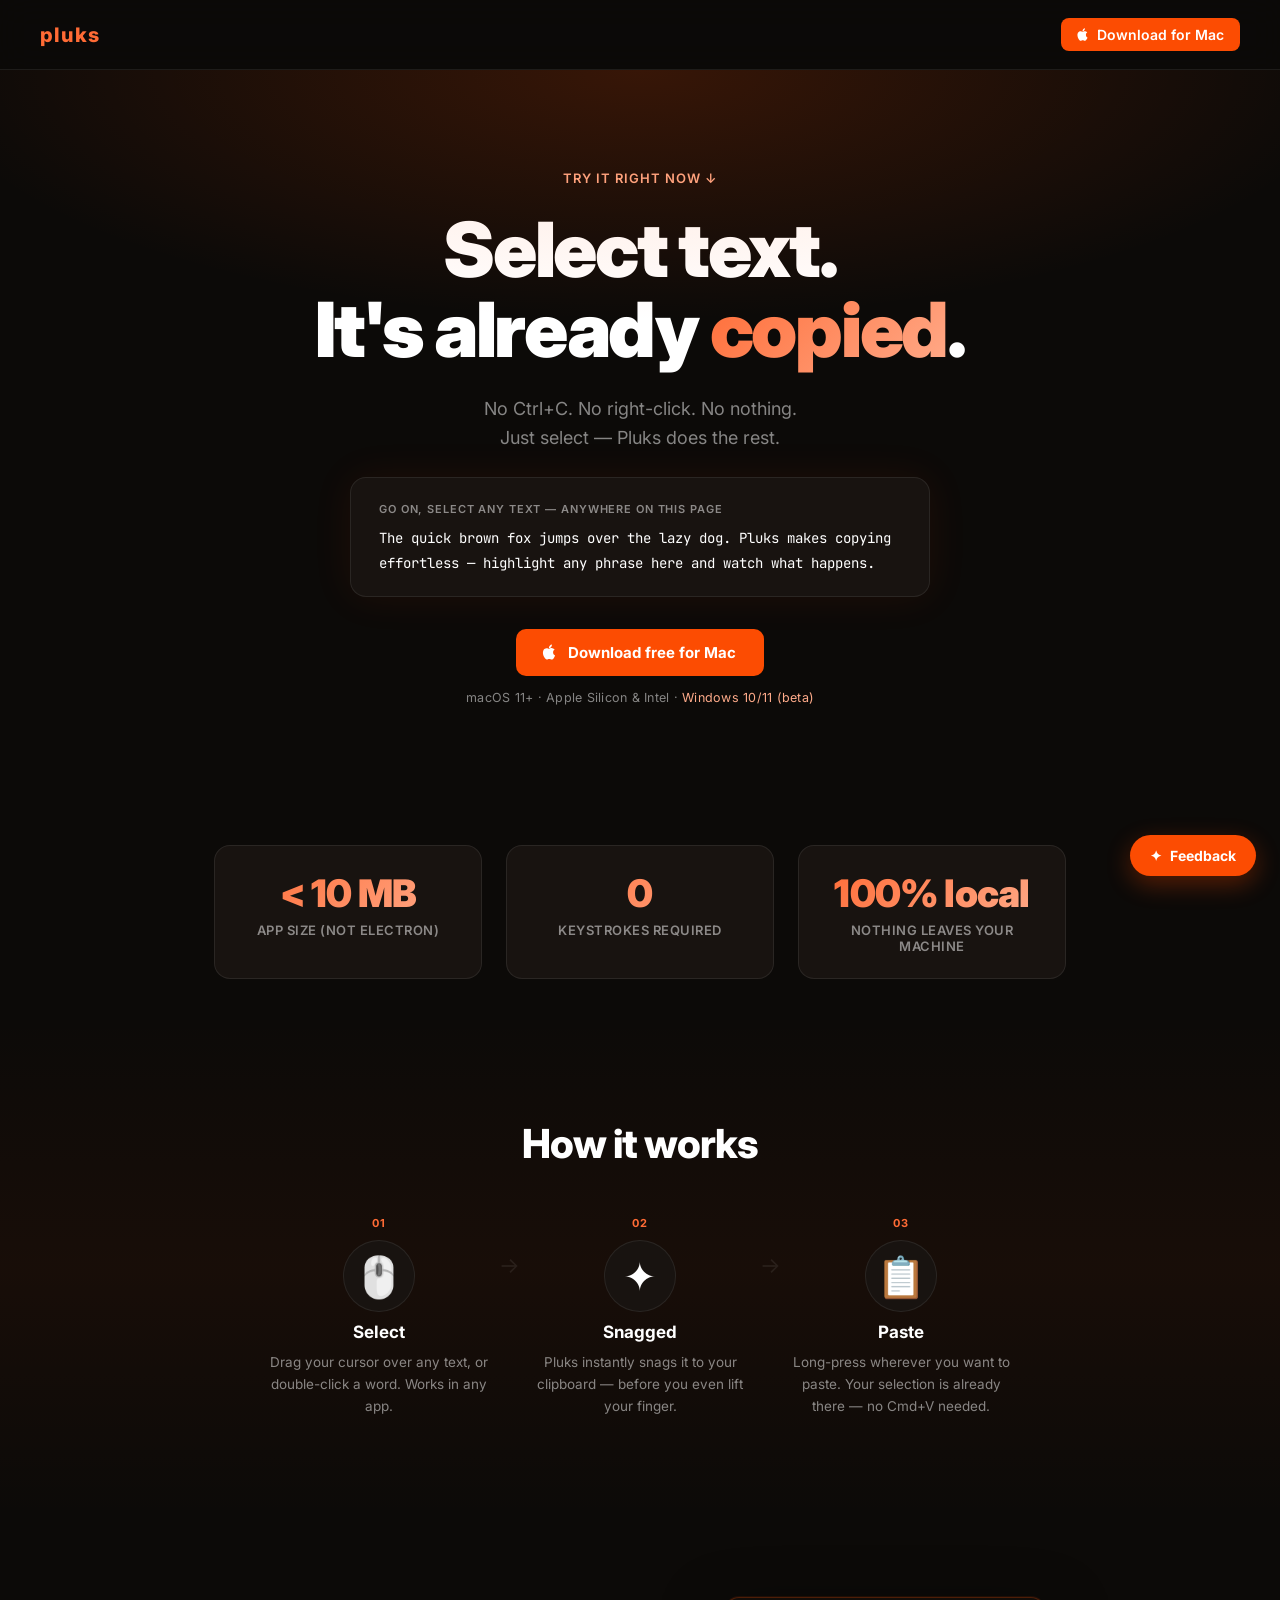
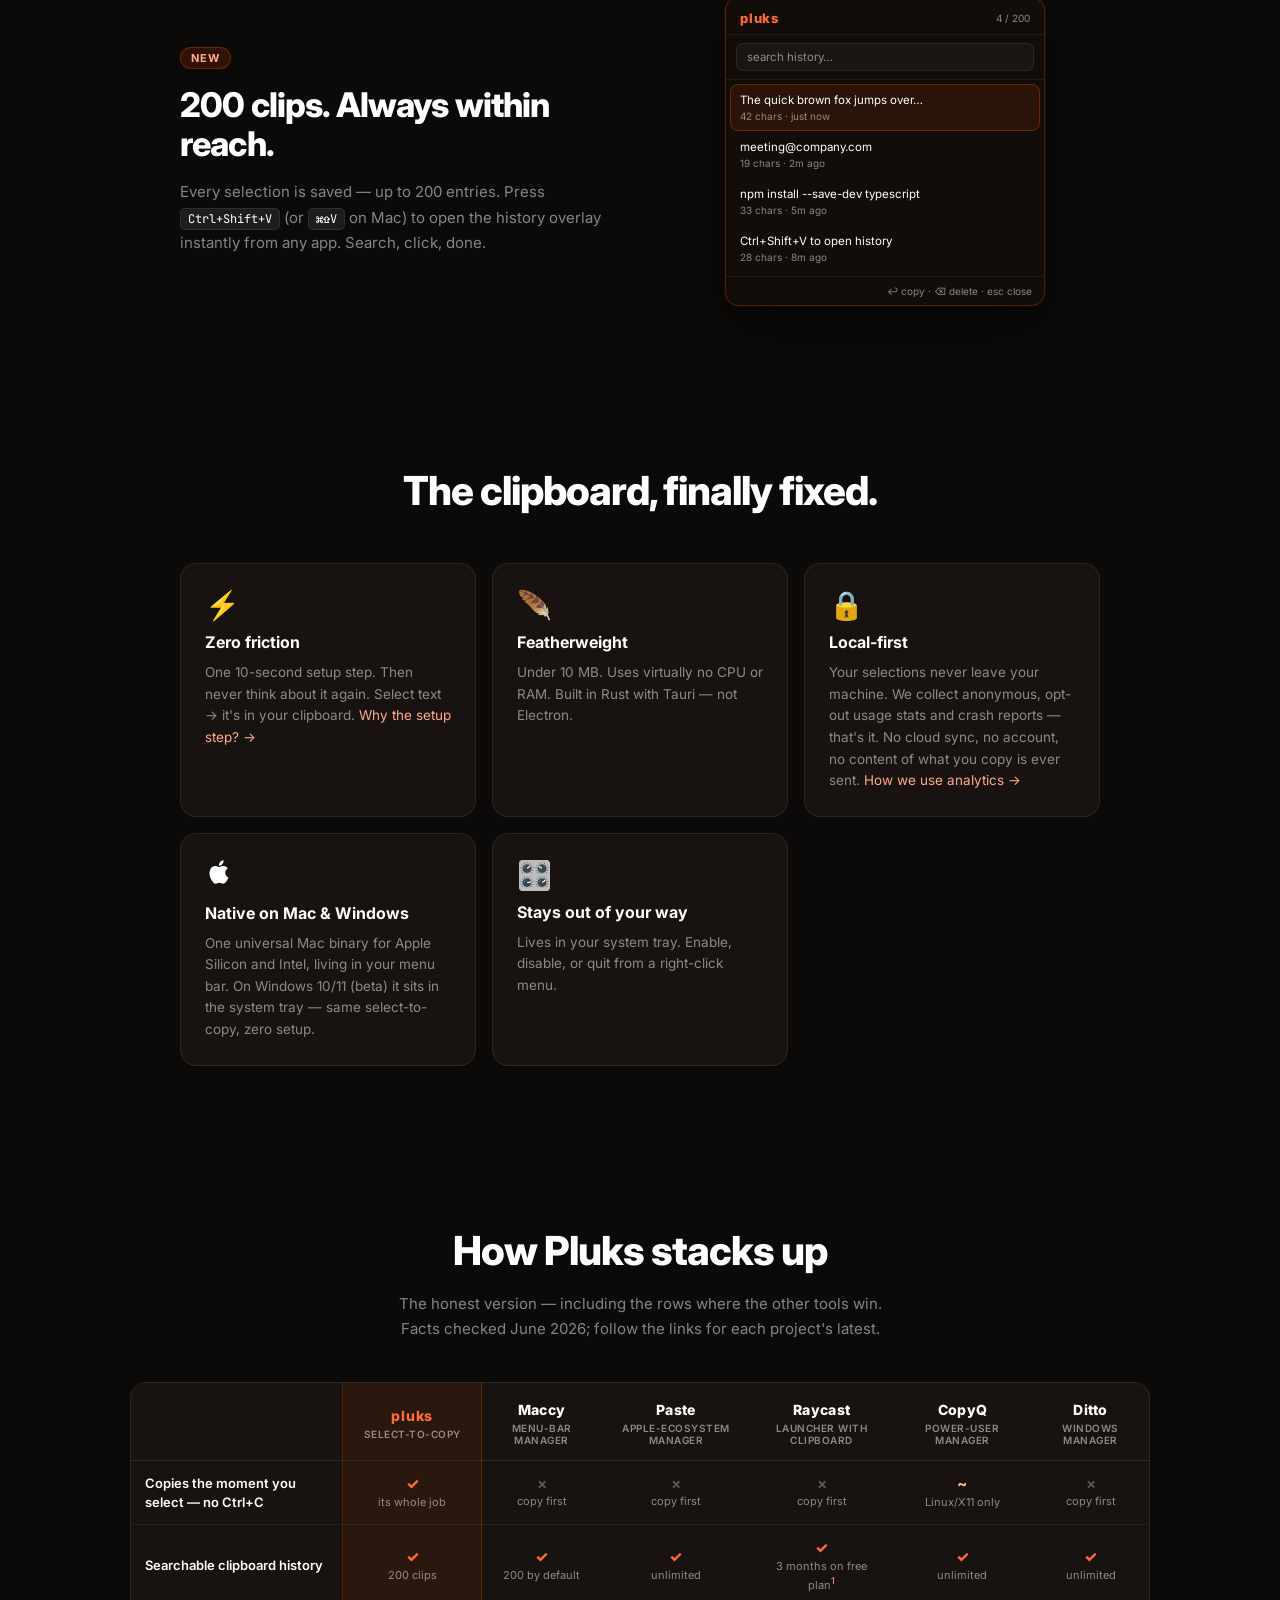
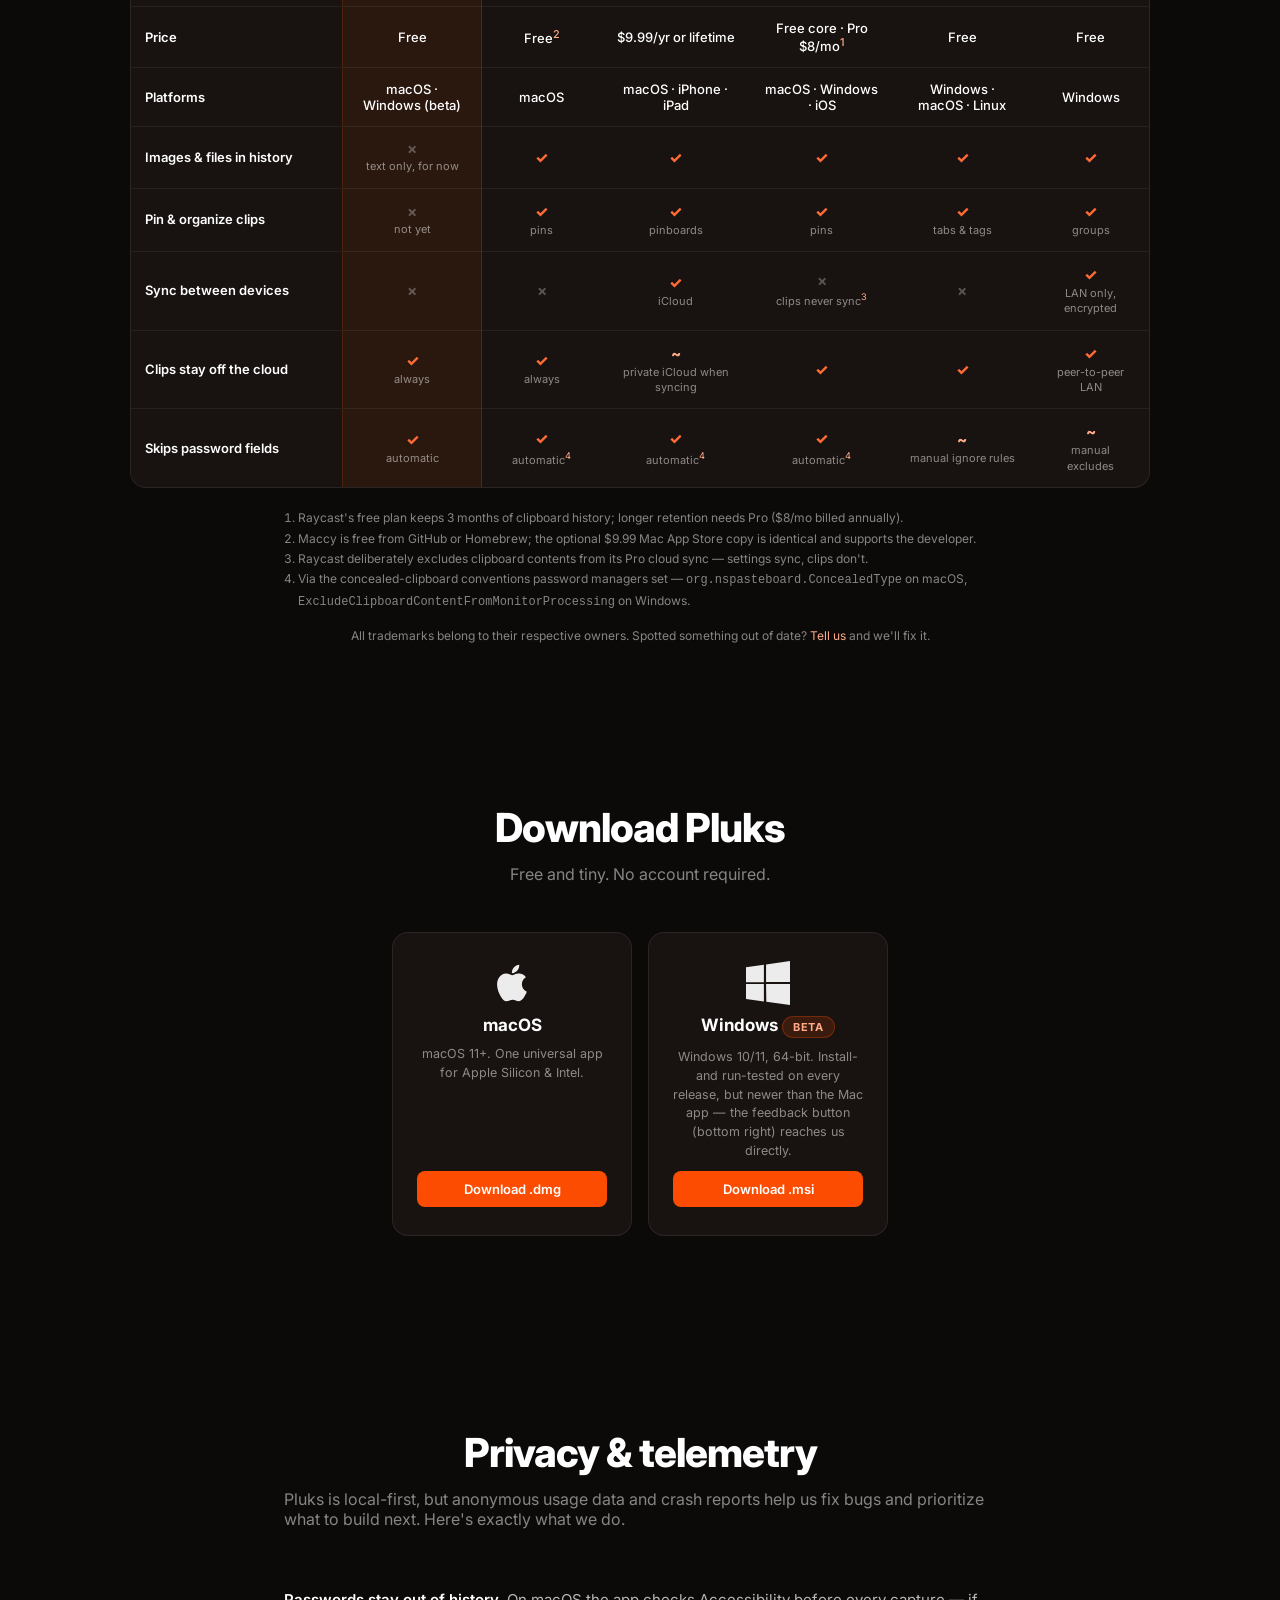
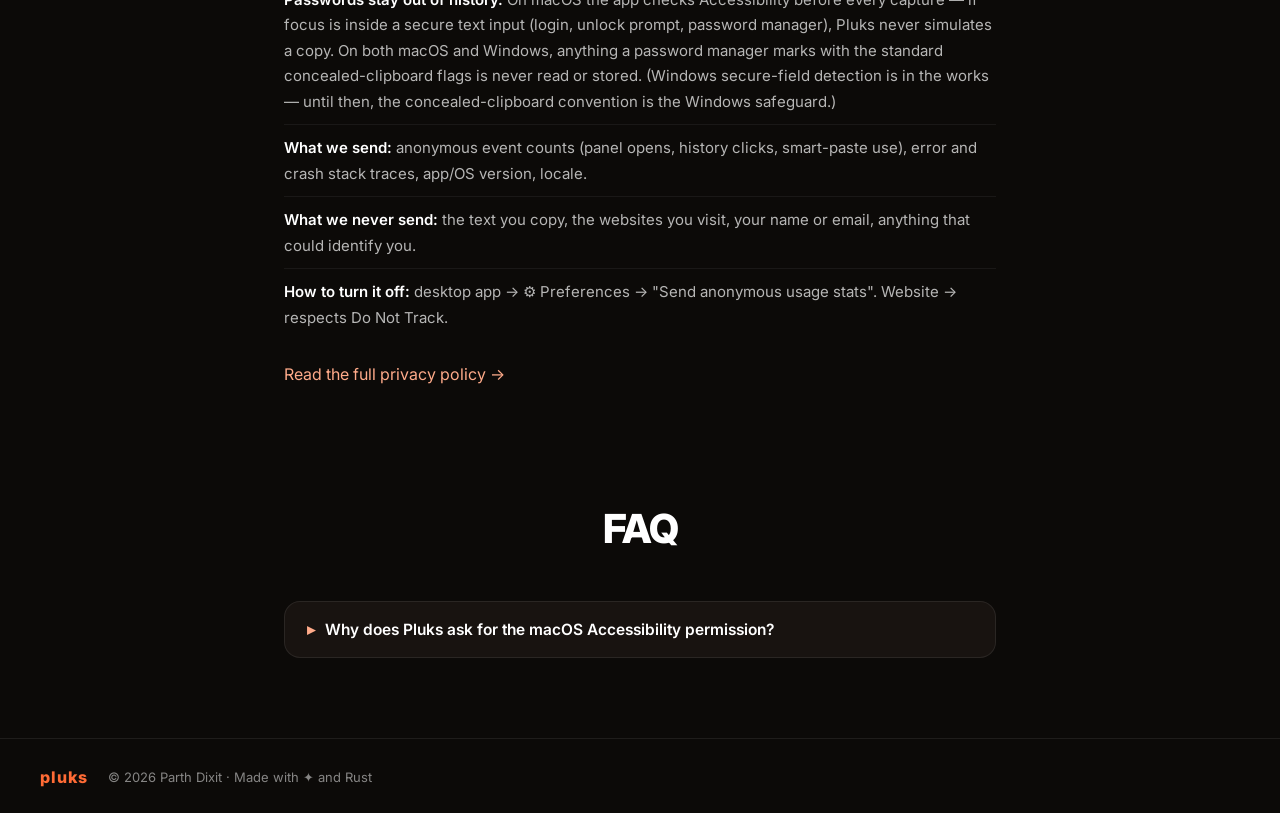
==== index.html @ 78b26836 "Deploy website from darth-pixit/pluks@afdc693ece2c1fac4064235420a75f839d84cd47" ====
<!DOCTYPE html>
<html lang="en">
<head>
  <meta charset="UTF-8" />
  <meta name="viewport" content="width=device-width, initial-scale=1.0"/>
  <title>Pluks — Select text. It's already copied.</title>
  <meta name="description" content="Pluks auto-copies any text you select — no keyboard shortcut needed. Free and tiny, for macOS and Windows (beta).">
  <link rel="canonical" href="https://pluks.app/">

  <!-- Social cards -->
  <meta property="og:type" content="website">
  <meta property="og:site_name" content="Pluks">
  <meta property="og:title" content="Pluks — Select text. It's already copied.">
  <meta property="og:description" content="Pluks auto-copies any text you select — no Ctrl+C needed. Free, for Mac, Windows, and Linux.">
  <meta property="og:url" content="https://pluks.app/">
  <meta property="og:image" content="https://pluks.app/og-card.png?v=3">
  <meta property="og:image:width" content="1200">
  <meta property="og:image:height" content="630">
  <meta property="og:image:alt" content="Select text. It's already copied. Free · Mac, Windows, Linux">
  <meta name="twitter:card" content="summary_large_image">
  <meta name="twitter:title" content="Pluks — Select text. It's already copied.">
  <meta name="twitter:description" content="Pluks auto-copies any text you select — no Ctrl+C needed. Free, for Mac, Windows, and Linux.">
  <meta name="twitter:image" content="https://pluks.app/og-card.png?v=3">

  <link rel="preconnect" href="https://fonts.googleapis.com">
  <link href="https://fonts.googleapis.com/css2?family=Inter:wght@400;500;600;700;900&family=JetBrains+Mono:wght@400;700&display=swap" rel="stylesheet">
  <link rel="stylesheet" href="style.css"/>

  <!-- Sentry browser SDK (PostHog ingest is hand-rolled in analytics.js) -->
  <script src="https://browser.sentry-cdn.com/7.119.0/bundle.min.js" crossorigin="anonymous"></script>
</head>
<body>

<!-- ─── NAV ─────────────────────────────────────────────────────────────── -->
<nav class="nav">
  <span class="nav-brand">pluks</span>
  <a class="nav-cta btn-download" data-dl-mac href="https://github.com/darth-pixit/pluks-releases/releases/latest">
    <svg class="apple-icon" viewBox="0 0 24 24" fill="currentColor" aria-hidden="true" focusable="false">
      <path d="M18.71 19.5c-.83 1.24-1.71 2.45-3.05 2.47-1.34.03-1.77-.79-3.29-.79-1.53 0-2 .77-3.27.82-1.31.05-2.3-1.32-3.14-2.53C4.25 17 2.94 12.45 4.7 9.39c.87-1.52 2.43-2.48 4.12-2.51 1.28-.02 2.5.87 3.29.87.78 0 2.26-1.07 3.81-.91.65.03 2.47.26 3.64 1.98-.09.06-2.17 1.28-2.15 3.81.03 3.02 2.65 4.03 2.68 4.04-.03.07-.42 1.44-1.38 2.83M13 3.5c.73-.83 1.94-1.46 2.94-1.5.13 1.17-.34 2.35-1.04 3.19-.69.85-1.83 1.51-2.95 1.42-.15-1.15.41-2.35 1.05-3.11z"/>
    </svg>
    Download for Mac
  </a>
</nav>

<div class="demo-toast" id="demo-toast">
  <span class="demo-toast-icon">✦</span>
  <span id="demo-toast-text"></span>
</div>

<!-- ─── HERO ─────────────────────────────────────────────────────────────── -->
<section class="hero">
  <div class="hero-label">Try it right now ↓</div>
  <h1 class="hero-headline">
    Select text.<br>It's already <em>copied</em>.
  </h1>
  <p class="hero-sub">
    No Ctrl+C. No right-click. No nothing.<br>
    Just select — Pluks does the rest.
  </p>

  <!-- Interactive demo -->
  <div class="demo-card" id="demo-card">
    <div class="demo-card-label">go on, select any text — anywhere on this page</div>
    <p class="demo-text" id="demo-text">
      The quick brown fox jumps over the lazy dog. Pluks makes copying effortless —
      highlight any phrase here and watch what happens.
    </p>
  </div>

  <div class="hero-actions">
    <a class="btn-primary btn-download" id="dl-mac" data-dl-mac href="https://github.com/darth-pixit/pluks-releases/releases/latest">
      <svg class="apple-icon" viewBox="0 0 24 24" fill="currentColor" aria-hidden="true" focusable="false">
        <path d="M18.71 19.5c-.83 1.24-1.71 2.45-3.05 2.47-1.34.03-1.77-.79-3.29-.79-1.53 0-2 .77-3.27.82-1.31.05-2.3-1.32-3.14-2.53C4.25 17 2.94 12.45 4.7 9.39c.87-1.52 2.43-2.48 4.12-2.51 1.28-.02 2.5.87 3.29.87.78 0 2.26-1.07 3.81-.91.65.03 2.47.26 3.64 1.98-.09.06-2.17 1.28-2.15 3.81.03 3.02 2.65 4.03 2.68 4.04-.03.07-.42 1.44-1.38 2.83M13 3.5c.73-.83 1.94-1.46 2.94-1.5.13 1.17-.34 2.35-1.04 3.19-.69.85-1.83 1.51-2.95 1.42-.15-1.15.41-2.35 1.05-3.11z"/>
      </svg>
      Download free for Mac
    </a>
    <p class="hero-meta">macOS 11+ · Apple Silicon &amp; Intel · <a href="#download">Windows 10/11 (beta)</a></p>
  </div>
</section>

<!-- ─── STATS ────────────────────────────────────────────────────────────── -->
<section class="stats">
  <div class="stats-inner">
    <div class="stat">
      <div class="stat-num">&lt; 10 MB</div>
      <div class="stat-label">app size (not Electron)</div>
    </div>
    <div class="stat">
      <div class="stat-num">0</div>
      <div class="stat-label">keystrokes required</div>
    </div>
    <div class="stat">
      <div class="stat-num">100% local</div>
      <div class="stat-label">nothing leaves your machine</div>
    </div>
  </div>
</section>

<!-- ─── HOW IT WORKS ─────────────────────────────────────────────────────── -->
<section class="how" id="how">
  <h2 class="section-title">How it works</h2>
  <div class="steps">
    <div class="step">
      <div class="step-num">01</div>
      <div class="step-icon">🖱️</div>
      <h3>Select</h3>
      <p>Drag your cursor over any text, or double-click a word. Works in any app.</p>
    </div>
    <div class="step-arrow">→</div>
    <div class="step">
      <div class="step-num">02</div>
      <div class="step-icon">✦</div>
      <h3>Snagged</h3>
      <p>Pluks instantly snags it to your clipboard — before you even lift your finger.</p>
    </div>
    <div class="step-arrow">→</div>
    <div class="step">
      <div class="step-num">03</div>
      <div class="step-icon">📋</div>
      <h3>Paste</h3>
      <p>Long-press wherever you want to paste. Your selection is already there — no Cmd+V needed.</p>
    </div>
  </div>
</section>

<!-- ─── HISTORY ───────────────────────────────────────────────────────────── -->
<section class="history-section">
  <div class="history-content">
    <div class="history-text">
      <span class="pill">New</span>
      <h2>200 clips. Always within reach.</h2>
      <p>
        Every selection is saved — up to 200 entries. Press <kbd>Ctrl+Shift+V</kbd>
        (or <kbd>⌘⇧V</kbd> on Mac) to open the history overlay instantly from any app.
        Search, click, done.
      </p>
    </div>
    <div class="history-mockup">
      <div class="mockup-panel">
        <div class="mockup-header">
          <span class="mockup-brand">pluks</span>
          <span class="mockup-count">4 / 200</span>
        </div>
        <div class="mockup-search">
          <div class="mockup-search-inner">search history…</div>
        </div>
        <ul class="mockup-list">
          <li class="mockup-item active">
            <span class="mockup-preview">The quick brown fox jumps over…</span>
            <span class="mockup-meta">42 chars · just now</span>
          </li>
          <li class="mockup-item">
            <span class="mockup-preview">meeting@company.com</span>
            <span class="mockup-meta">19 chars · 2m ago</span>
          </li>
          <li class="mockup-item">
            <span class="mockup-preview">npm install --save-dev typescript</span>
            <span class="mockup-meta">33 chars · 5m ago</span>
          </li>
          <li class="mockup-item">
            <span class="mockup-preview">Ctrl+Shift+V to open history</span>
            <span class="mockup-meta">28 chars · 8m ago</span>
          </li>
        </ul>
        <div class="mockup-footer">↩ copy · ⌫ delete · esc close</div>
      </div>
    </div>
  </div>
</section>

<!-- ─── FEATURES ─────────────────────────────────────────────────────────── -->
<section class="features">
  <h2 class="section-title">The clipboard, finally fixed.</h2>
  <div class="features-grid">
    <div class="feature-card">
      <div class="feature-icon">⚡</div>
      <h3>Zero friction</h3>
      <p>One 10-second setup step. Then never think about it again. Select text → it's in your clipboard. <a href="#faq">Why the setup step? →</a></p>
    </div>
    <div class="feature-card">
      <div class="feature-icon">🪶</div>
      <h3>Featherweight</h3>
      <p>Under 10 MB. Uses virtually no CPU or RAM. Built in Rust with Tauri — not Electron.</p>
    </div>
    <div class="feature-card">
      <div class="feature-icon">🔒</div>
      <h3>Local-first</h3>
      <p>Your selections never leave your machine. We collect anonymous, opt-out usage stats and crash reports — that's it. No cloud sync, no account, no content of what you copy is ever sent. <a href="privacy.html">How we use analytics →</a></p>
    </div>
    <div class="feature-card">
      <div class="feature-icon">
        <svg class="apple-icon" viewBox="0 0 24 24" fill="currentColor" aria-hidden="true" focusable="false" style="width:28px;height:28px;">
          <path d="M18.71 19.5c-.83 1.24-1.71 2.45-3.05 2.47-1.34.03-1.77-.79-3.29-.79-1.53 0-2 .77-3.27.82-1.31.05-2.3-1.32-3.14-2.53C4.25 17 2.94 12.45 4.7 9.39c.87-1.52 2.43-2.48 4.12-2.51 1.28-.02 2.5.87 3.29.87.78 0 2.26-1.07 3.81-.91.65.03 2.47.26 3.64 1.98-.09.06-2.17 1.28-2.15 3.81.03 3.02 2.65 4.03 2.68 4.04-.03.07-.42 1.44-1.38 2.83M13 3.5c.73-.83 1.94-1.46 2.94-1.5.13 1.17-.34 2.35-1.04 3.19-.69.85-1.83 1.51-2.95 1.42-.15-1.15.41-2.35 1.05-3.11z"/>
        </svg>
      </div>
      <h3>Native on Mac &amp; Windows</h3>
      <p>One universal Mac binary for Apple Silicon and Intel, living in your menu bar. On Windows 10/11 (beta) it sits in the system tray — same select-to-copy, zero setup.</p>
    </div>
    <div class="feature-card">
      <div class="feature-icon">🎛️</div>
      <h3>Stays out of your way</h3>
      <p>Lives in your system tray. Enable, disable, or quit from a right-click menu.</p>
    </div>
  </div>
</section>

<!-- ─── COMPARISON ───────────────────────────────────────────────────────── -->
<section class="compare" id="compare">
  <h2 class="section-title">How Pluks stacks up</h2>
  <p class="compare-sub">
    The honest version — including the rows where the other tools win.
    Facts checked June 2026; follow the links for each project's latest.
  </p>

  <div class="compare-table-wrap" tabindex="0" role="region" aria-label="Clipboard tools comparison">
    <table class="compare-table">
      <thead>
        <tr>
          <th scope="col" class="compare-factor" aria-label="Factor"></th>
          <th scope="col" class="col-pluks">
            <span class="compare-name">pluks</span>
            <span class="compare-tag">select-to-copy</span>
          </th>
          <th scope="col">
            <a href="https://maccy.app" target="_blank" rel="noopener">Maccy</a>
            <span class="compare-tag">menu-bar manager</span>
          </th>
          <th scope="col">
            <a href="https://pasteapp.io" target="_blank" rel="noopener">Paste</a>
            <span class="compare-tag">Apple-ecosystem manager</span>
          </th>
          <th scope="col">
            <a href="https://raycast.com" target="_blank" rel="noopener">Raycast</a>
            <span class="compare-tag">launcher with clipboard</span>
          </th>
          <th scope="col">
            <a href="https://copyq.net" target="_blank" rel="noopener">CopyQ</a>
            <span class="compare-tag">power-user manager</span>
          </th>
          <th scope="col">
            <a href="https://ditto-cp.sourceforge.io" target="_blank" rel="noopener">Ditto</a>
            <span class="compare-tag">Windows manager</span>
          </th>
        </tr>
      </thead>
      <tbody>
        <tr>
          <th scope="row">Copies the moment you select — no Ctrl+C</th>
          <td class="col-pluks"><span class="c-yes">✓</span><span class="c-note">its whole job</span></td>
          <td><span class="c-no">✗</span><span class="c-note">copy first</span></td>
          <td><span class="c-no">✗</span><span class="c-note">copy first</span></td>
          <td><span class="c-no">✗</span><span class="c-note">copy first</span></td>
          <td><span class="c-part">~</span><span class="c-note">Linux/X11 only</span></td>
          <td><span class="c-no">✗</span><span class="c-note">copy first</span></td>
        </tr>
        <tr>
          <th scope="row">Searchable clipboard history</th>
          <td class="col-pluks"><span class="c-yes">✓</span><span class="c-note">200 clips</span></td>
          <td><span class="c-yes">✓</span><span class="c-note">200 by default</span></td>
          <td><span class="c-yes">✓</span><span class="c-note">unlimited</span></td>
          <td><span class="c-yes">✓</span><span class="c-note">3 months on free plan<sup>1</sup></span></td>
          <td><span class="c-yes">✓</span><span class="c-note">unlimited</span></td>
          <td><span class="c-yes">✓</span><span class="c-note">unlimited</span></td>
        </tr>
        <tr>
          <th scope="row">Price</th>
          <td class="col-pluks"><span class="c-text">Free</span></td>
          <td><span class="c-text">Free<sup>2</sup></span></td>
          <td><span class="c-text">$9.99/yr or lifetime</span></td>
          <td><span class="c-text">Free core · Pro $8/mo<sup>1</sup></span></td>
          <td><span class="c-text">Free</span></td>
          <td><span class="c-text">Free</span></td>
        </tr>
        <tr>
          <th scope="row">Platforms</th>
          <td class="col-pluks"><span class="c-text">macOS · Windows (beta)</span></td>
          <td><span class="c-text">macOS</span></td>
          <td><span class="c-text">macOS · iPhone · iPad</span></td>
          <td><span class="c-text">macOS · Windows · iOS</span></td>
          <td><span class="c-text">Windows · macOS · Linux</span></td>
          <td><span class="c-text">Windows</span></td>
        </tr>
        <tr>
          <th scope="row">Images &amp; files in history</th>
          <td class="col-pluks"><span class="c-no">✗</span><span class="c-note">text only, for now</span></td>
          <td><span class="c-yes">✓</span></td>
          <td><span class="c-yes">✓</span></td>
          <td><span class="c-yes">✓</span></td>
          <td><span class="c-yes">✓</span></td>
          <td><span class="c-yes">✓</span></td>
        </tr>
        <tr>
          <th scope="row">Pin &amp; organize clips</th>
          <td class="col-pluks"><span class="c-no">✗</span><span class="c-note">not yet</span></td>
          <td><span class="c-yes">✓</span><span class="c-note">pins</span></td>
          <td><span class="c-yes">✓</span><span class="c-note">pinboards</span></td>
          <td><span class="c-yes">✓</span><span class="c-note">pins</span></td>
          <td><span class="c-yes">✓</span><span class="c-note">tabs &amp; tags</span></td>
          <td><span class="c-yes">✓</span><span class="c-note">groups</span></td>
        </tr>
        <tr>
          <th scope="row">Sync between devices</th>
          <td class="col-pluks"><span class="c-no">✗</span></td>
          <td><span class="c-no">✗</span></td>
          <td><span class="c-yes">✓</span><span class="c-note">iCloud</span></td>
          <td><span class="c-no">✗</span><span class="c-note">clips never sync<sup>3</sup></span></td>
          <td><span class="c-no">✗</span></td>
          <td><span class="c-yes">✓</span><span class="c-note">LAN only, encrypted</span></td>
        </tr>
        <tr>
          <th scope="row">Clips stay off the cloud</th>
          <td class="col-pluks"><span class="c-yes">✓</span><span class="c-note">always</span></td>
          <td><span class="c-yes">✓</span><span class="c-note">always</span></td>
          <td><span class="c-part">~</span><span class="c-note">private iCloud when syncing</span></td>
          <td><span class="c-yes">✓</span></td>
          <td><span class="c-yes">✓</span></td>
          <td><span class="c-yes">✓</span><span class="c-note">peer-to-peer LAN</span></td>
        </tr>
        <tr>
          <th scope="row">Skips password fields</th>
          <td class="col-pluks"><span class="c-yes">✓</span><span class="c-note">automatic</span></td>
          <td><span class="c-yes">✓</span><span class="c-note">automatic<sup>4</sup></span></td>
          <td><span class="c-yes">✓</span><span class="c-note">automatic<sup>4</sup></span></td>
          <td><span class="c-yes">✓</span><span class="c-note">automatic<sup>4</sup></span></td>
          <td><span class="c-part">~</span><span class="c-note">manual ignore rules</span></td>
          <td><span class="c-part">~</span><span class="c-note">manual excludes</span></td>
        </tr>
      </tbody>
    </table>
  </div>

  <ol class="compare-footnotes">
    <li>Raycast's free plan keeps 3 months of clipboard history; longer retention needs Pro ($8/mo billed annually).</li>
    <li>Maccy is free from GitHub or Homebrew; the optional $9.99 Mac App Store copy is identical and supports the developer.</li>
    <li>Raycast deliberately excludes clipboard contents from its Pro cloud sync — settings sync, clips don't.</li>
    <li>Via the concealed-clipboard conventions password managers set — <code>org.nspasteboard.ConcealedType</code> on macOS, <code>ExcludeClipboardContentFromMonitorProcessing</code> on Windows.</li>
  </ol>

  <p class="compare-disclaimer">
    All trademarks belong to their respective owners. Spotted something out of date?
    <a href="mailto:parth.dixit@alumni.iitd.ac.in">Tell us</a> and we'll fix it.
  </p>
</section>

<!-- ─── DOWNLOAD ──────────────────────────────────────────────────────────── -->
<!--
  The Linux card + package-manager links (Homebrew/Choco/Snap) stay hidden
  until the Linux build gets the same automated install/launch/capture
  validation the Windows build now has (.github/workflows/windows-smoke.yml).
  The dl-linux ID (analytics.js) and the latest-release asset matching in the
  bottom <script> are ready to switch back on when it does.
-->
<section class="download" id="download">
  <h2 class="section-title">Download Pluks</h2>
  <p class="download-sub">Free and tiny. No account required.</p>
  <div class="platform-cards">
    <div class="platform-card" id="card-mac">
      <div class="platform-icon">
        <svg viewBox="0 0 24 24" fill="currentColor" aria-hidden="true" focusable="false">
          <path d="M18.71 19.5c-.83 1.24-1.71 2.45-3.05 2.47-1.34.03-1.77-.79-3.29-.79-1.53 0-2 .77-3.27.82-1.31.05-2.3-1.32-3.14-2.53C4.25 17 2.94 12.45 4.7 9.39c.87-1.52 2.43-2.48 4.12-2.51 1.28-.02 2.5.87 3.29.87.78 0 2.26-1.07 3.81-.91.65.03 2.47.26 3.64 1.98-.09.06-2.17 1.28-2.15 3.81.03 3.02 2.65 4.03 2.68 4.04-.03.07-.42 1.44-1.38 2.83M13 3.5c.73-.83 1.94-1.46 2.94-1.5.13 1.17-.34 2.35-1.04 3.19-.69.85-1.83 1.51-2.95 1.42-.15-1.15.41-2.35 1.05-3.11z"/>
        </svg>
      </div>
      <h3>macOS</h3>
      <p>macOS 11+. One universal app for Apple Silicon &amp; Intel.</p>
      <a class="btn-download" id="dl-mac-card" data-dl-mac href="https://github.com/darth-pixit/pluks-releases/releases/latest">Download .dmg</a>
    </div>
    <div class="platform-card" id="card-win">
      <div class="platform-icon">
        <svg viewBox="0 0 24 24" fill="currentColor" aria-hidden="true" focusable="false">
          <path d="M0 3.449L9.75 2.1v9.451H0m10.949-9.602L24 0v11.4H10.949M0 12.6h9.75v9.451L0 20.699M10.949 12.6H24V24l-12.9-1.801"/>
        </svg>
      </div>
      <h3>Windows <span class="pill">Beta</span></h3>
      <p>Windows 10/11, 64-bit. Install- and run-tested on every release, but
         newer than the Mac app — the feedback button (bottom right) reaches
         us directly.</p>
      <a class="btn-download" id="dl-win" data-dl-win href="https://github.com/darth-pixit/pluks-releases/releases/latest">Download .msi</a>
    </div>
  </div>
</section>

<!-- ─── PRIVACY & TELEMETRY ──────────────────────────────────────────────── -->
<section class="privacy-blurb" id="privacy-blurb">
  <h2 class="section-title">Privacy &amp; telemetry</h2>
  <p class="download-sub">
    Pluks is local-first, but anonymous usage data and crash reports help us
    fix bugs and prioritize what to build next. Here's exactly what we do.
  </p>
  <ul class="privacy-bullets">
    <li><strong>Passwords stay out of history.</strong> On macOS the app checks Accessibility before every capture — if focus is inside a secure text input (login, unlock prompt, password manager), Pluks never simulates a copy. On both macOS and Windows, anything a password manager marks with the standard concealed-clipboard flags is never read or stored. (Windows secure-field detection is in the works — until then, the concealed-clipboard convention is the Windows safeguard.)</li>
    <li><strong>What we send:</strong> anonymous event counts (panel opens, history clicks, smart-paste use), error and crash stack traces, app/OS version, locale.</li>
    <li><strong>What we never send:</strong> the text you copy, the websites you visit, your name or email, anything that could identify you.</li>
    <li><strong>How to turn it off:</strong> desktop app → ⚙ Preferences → "Send anonymous usage stats". Website → respects Do Not Track.</li>
  </ul>
  <p class="ext-note"><a href="privacy.html">Read the full privacy policy →</a></p>
</section>

<!-- ─── FAQ ──────────────────────────────────────────────────────────────── -->
<section class="faq" id="faq">
  <h2 class="section-title">FAQ</h2>
  <details class="faq-item" id="faq-permission">
    <summary>Why does Pluks ask for the macOS Accessibility permission?</summary>
    <div class="faq-body">
      <p>
        macOS doesn't let apps read "whatever text is currently selected" directly.
        So Pluks does what you would do: the moment you finish a selection, it presses
        <kbd>⌘</kbd>+<kbd>C</kbd> for you. Sending that synthetic keystroke is exactly
        what the Accessibility permission gates, and noticing your selection gesture
        (the mouse drag or double-click) is what Input Monitoring gates. Granting them
        is the one-time, ~10-second setup step.
      </p>
      <p>Here's everything the code does with that access:</p>
      <ul>
        <li>Listens for selection gestures — drags and double-clicks — so it knows when you've selected something.</li>
        <li>Sends a synthetic <kbd>⌘</kbd>+<kbd>C</kbd> to the app you're in, so that app copies your selection.</li>
        <li>Checks the focused field first and skips password inputs (secure text fields) entirely.</li>
      </ul>
      <p>
        It never reads your screen, never logs what you type, and the text you copy never
        leaves your machine. Pluks only ever sends a synthetic copy command to the app
        you're already using — nothing about your selection is stored or transmitted.
      </p>
      <p>
        On Windows there's no equivalent permission step — global input listening and
        clipboard access work out of the box, so Pluks runs the moment it's installed.
      </p>
    </div>
  </details>
</section>

<!-- ─── DOWNLOAD MODAL ────────────────────────────────────────────────────── -->
<div class="modal-backdrop" id="dl-modal" aria-hidden="true">
  <div class="modal" role="dialog" aria-modal="true" aria-labelledby="dl-modal-title">
    <button class="modal-close" id="dl-modal-close" aria-label="Close">×</button>
    <div class="modal-icon">✦</div>
    <h3 id="dl-modal-title">One quick thing before you pluk</h3>
    <p class="modal-sub">We'll send your download link and the occasional release note. No spam, unsubscribe anytime.</p>
    <form id="dl-form" class="modal-form" novalidate>
      <label class="modal-field">
        <span>Work email</span>
        <input type="email" id="dl-email" required placeholder="you@company.com" autocomplete="email">
      </label>
      <label class="modal-field">
        <span>What best describes you?</span>
        <select id="dl-persona" required>
          <option value="" disabled selected>Pick your persona…</option>
          <option value="engineer">Engineer / Developer</option>
          <option value="designer">Designer</option>
          <option value="pm">Product / Project Manager</option>
          <option value="researcher">Researcher / Analyst</option>
          <option value="writer">Writer / Editor</option>
          <option value="marketing">Marketing / Sales</option>
          <option value="support">Customer Support</option>
          <option value="student">Student</option>
          <option value="other">Other</option>
        </select>
      </label>
      <button type="submit" class="btn-primary modal-submit">Start download</button>
      <p class="modal-error" id="dl-error" hidden></p>
    </form>
  </div>
</div>

<!-- ─── FEEDBACK WIDGET ───────────────────────────────────────────────────── -->
<div class="feedback-widget">
  <button class="feedback-fab" id="feedback-fab" type="button"
          aria-expanded="false" aria-controls="feedback-panel">
    <span class="feedback-fab-icon" aria-hidden="true">✦</span>
    <span class="feedback-fab-label">Feedback</span>
  </button>
  <div class="feedback-panel" id="feedback-panel" role="dialog"
       aria-labelledby="feedback-title" hidden>
    <button class="feedback-close" id="feedback-close" type="button" aria-label="Close">×</button>
    <div class="feedback-icon" aria-hidden="true">✦</div>
    <h3 id="feedback-title">Got feedback or a bug?</h3>
    <p class="feedback-sub">Tell us what's working, what's broken, or what you'd love to see. We read every message.</p>
    <form id="feedback-form" class="feedback-form" novalidate>
      <label class="feedback-field">
        <span>Your email <em>(optional, so we can reply)</em></span>
        <input type="email" id="feedback-email" placeholder="you@example.com" autocomplete="email">
      </label>
      <label class="feedback-field">
        <span>Message</span>
        <textarea id="feedback-message" rows="4" required
                  placeholder="What's on your mind?"></textarea>
      </label>
      <button type="submit" class="btn-primary feedback-submit">Send feedback</button>
      <p class="feedback-error" id="feedback-error" hidden></p>
      <p class="feedback-foot">Prefer email? Write to
        <a href="mailto:parth.dixit@alumni.iitd.ac.in">parth.dixit@alumni.iitd.ac.in</a>.</p>
    </form>
    <div class="feedback-success" id="feedback-success" hidden>
      <div class="feedback-success-icon" aria-hidden="true">✓</div>
      <p>Thanks! Your email app should open with the message ready to send. If it
         didn't, reach us at
         <a href="mailto:parth.dixit@alumni.iitd.ac.in">parth.dixit@alumni.iitd.ac.in</a>.</p>
    </div>
  </div>
</div>

<!-- ─── FOOTER ────────────────────────────────────────────────────────────── -->
<footer class="footer">
  <span class="footer-brand">pluks</span>
  <span class="footer-copy">© 2026 Parth Dixit · Made with ✦ and Rust</span>
</footer>

<script src="demo.js"></script>
<script src="analytics.js"></script>
<script src="feedback.js"></script>
<script>
// Returns true only when we can positively identify an Intel Mac. Anything
// else — Apple Silicon, or undetectable — returns false so we default to the
// Apple Silicon build. We avoid navigator.userAgent entirely because it always
// says "Intel" on macOS regardless of the actual CPU.
function isIntelMac() {
  try {
    // WebGL renderer is the most reliable cross-browser signal (Safari +
    // Chrome): Apple Silicon GPUs report "Apple ..." while Intel Macs report
    // an Intel/AMD/Radeon GPU.
    var canvas = document.createElement('canvas');
    var gl = canvas.getContext('webgl') || canvas.getContext('experimental-webgl');
    if (gl) {
      var dbg = gl.getExtension('WEBGL_debug_renderer_info');
      var renderer = dbg ? String(gl.getParameter(dbg.UNMASKED_RENDERER_WEBGL) || '') : '';
      if (/apple/i.test(renderer)) return false;            // Apple GPU => Apple Silicon
      if (/intel|amd|radeon|nvidia/i.test(renderer)) return true; // discrete/Intel GPU => Intel Mac
    }
  } catch (_) { /* ignore */ }

  return false; // Inconclusive: default to Apple Silicon.
}

// Auto-resolve download links from the latest GitHub release so the website
// never goes stale when a new version ships. Targets [data-dl-*] elements so
// the same selector covers every CTA on the page (nav, hero, and the hidden
// per-platform cards when they're re-enabled).
fetch('https://api.github.com/repos/darth-pixit/pluks-releases/releases/latest')
  .then(r => r.json())
  .then(release => {
    const assets = release.assets || [];
    // Releases ship a single universal2 DMG that runs natively on both Apple
    // Silicon and Intel, so prefer it and skip CPU detection entirely.
    //
    // The arch-aware fallback below only matters for older releases that still
    // shipped separate _aarch64/_x64 DMGs. We CANNOT use navigator.userAgent
    // there: every Mac browser — including Apple Silicon — reports "Intel Mac
    // OS X" for web-compat reasons, so UA sniffing hands an Intel binary to
    // everyone and Apple Silicon users get the "install Rosetta" prompt.
    // isIntelMac() detects the real arch and we default to Apple Silicon (the
    // overwhelmingly common Mac today) whenever detection is inconclusive.
    const macAsset =
      assets.find(a => /universal/i.test(a.name) && a.name.endsWith('.dmg')) ||
      (isIntelMac() ? assets.find(a => a.name.endsWith('_x64.dmg')) : null) ||
      assets.find(a => a.name.endsWith('_aarch64.dmg')) ||
      assets.find(a => a.name.includes('.dmg'));
    const winAsset   = assets.find(a => a.name.endsWith('_x64_en-US.msi') || a.name.endsWith('.msi'));
    const linuxAsset = assets.find(a => a.name.endsWith('_amd64.AppImage'));
    function setHrefs(selector, asset) {
      if (!asset) return;
      document.querySelectorAll(selector).forEach(el => { el.href = asset.browser_download_url; });
    }
    setHrefs('[data-dl-mac]',   macAsset);
    setHrefs('[data-dl-win]',   winAsset);
    setHrefs('[data-dl-linux]', linuxAsset);
    // Show version badge if element exists
    const badge = document.getElementById('version-badge');
    if (badge && release.tag_name) badge.textContent = release.tag_name;
  })
  .catch(() => { /* fallback hrefs already point to /releases/latest */ });
</script>
</body>
</html>
---- style.css ----
/* ── Reset & tokens ──────────────────────────────────────────────────── */
*, *::before, *::after { box-sizing: border-box; margin: 0; padding: 0; }

:root {
  --accent:    #FC4C02;
  --accent-2:  #FF6B35;
  --accent-3:  #FFAB8A;
  --bg:        #0C0A08;
  --surface:   #181310;
  --border:    rgba(255,255,255,0.08);
  --text:      #FFFFFF;
  --muted:     rgba(255,255,255,0.5);
  --radius:    16px;
  font-size: 16px;
}

html { scroll-behavior: smooth; }
body {
  background: var(--bg);
  color: var(--text);
  font-family: "Inter", -apple-system, sans-serif;
  -webkit-font-smoothing: antialiased;
  overflow-x: hidden;
}

a { color: var(--accent-3); text-decoration: none; }
a:hover { text-decoration: underline; }

/* ── Layout helper ───────────────────────────────────────────────────── */
.container { max-width: 1000px; margin: 0 auto; padding: 0 24px; }

/* ── Nav ─────────────────────────────────────────────────────────────── */
.nav {
  display: flex;
  align-items: center;
  justify-content: space-between;
  padding: 18px 40px;
  position: sticky;
  top: 0;
  z-index: 100;
  background: rgba(12,10,8,0.88);
  backdrop-filter: blur(16px);
  border-bottom: 1px solid var(--border);
}

.nav-brand {
  font-size: 20px;
  font-weight: 800;
  letter-spacing: .06em;
  color: var(--accent-2);
}

.nav-ext {
  color: rgba(255,255,255,0.55);
  text-decoration: none;
  font-size: 14px;
  font-weight: 500;
  padding: 8px 14px;
  border-radius: 8px;
  transition: color 0.15s;
}
.nav-ext:hover { color: var(--accent); text-decoration: none; }

.nav-cta {
  background: var(--accent);
  color: #fff;
  padding: 8px 16px 8px 14px;
  border-radius: 8px;
  font-weight: 600;
  font-size: 14px;
  text-decoration: none;
  transition: background .15s, transform .1s;
  display: inline-flex;
  align-items: center;
  gap: 7px;
}
.nav-cta:hover { background: var(--accent-2); transform: translateY(-1px); text-decoration: none; }
.nav-cta .apple-icon { width: 15px; height: 15px; margin-top: -1px; flex-shrink: 0; }

/* ── Hero ────────────────────────────────────────────────────────────── */
.hero {
  text-align: center;
  padding: 100px 24px 80px;
  display: flex;
  flex-direction: column;
  align-items: center;
  gap: 24px;
  position: relative;
}

.hero::before {
  content: "";
  position: absolute;
  inset: 0;
  background: radial-gradient(ellipse 80% 50% at 50% 0%, rgba(252,76,2,.18) 0%, transparent 70%);
  pointer-events: none;
}

.hero-label {
  font-size: 13px;
  font-weight: 600;
  letter-spacing: .08em;
  color: var(--accent-3);
  text-transform: uppercase;
}

.hero-headline {
  font-size: clamp(40px, 6vw, 76px);
  font-weight: 900;
  line-height: 1.05;
  letter-spacing: -.03em;
  color: var(--text);
}

.hero-headline em {
  font-style: normal;
  background: linear-gradient(135deg, var(--accent-2), var(--accent-3));
  -webkit-background-clip: text;
  -webkit-text-fill-color: transparent;
  background-clip: text;
}

.hero-sub {
  font-size: 18px;
  color: var(--muted);
  line-height: 1.65;
  max-width: 440px;
}

/* ── Demo card ───────────────────────────────────────────────────────── */
.demo-card {
  background: var(--surface);
  border: 1px solid var(--border);
  border-radius: var(--radius);
  padding: 24px 28px 20px;
  max-width: 580px;
  width: 100%;
  text-align: left;
  position: relative;
  transition: border-color .2s;
  box-shadow: 0 0 40px rgba(252,76,2,.08);
}

.demo-card:has(.demo-text::selection) {
  border-color: rgba(252,76,2,.5);
}

.demo-card-label {
  font-size: 11px;
  letter-spacing: .08em;
  text-transform: uppercase;
  color: var(--muted);
  margin-bottom: 10px;
  font-weight: 600;
}

.demo-text {
  font-family: "JetBrains Mono", monospace;
  font-size: 14px;
  line-height: 1.8;
  color: var(--text);
  cursor: text;
  user-select: text;
}

.demo-text::selection {
  background: rgba(252,76,2,.5);
  color: #fff;
}

/* Toast — floats above page, fired by selecting any text */
.demo-toast {
  position: fixed;
  bottom: 32px;
  left: 50%;
  transform: translateX(-50%) translateY(12px);
  background: var(--accent);
  color: #fff;
  font-size: 13px;
  font-weight: 600;
  padding: 8px 18px;
  border-radius: 30px;
  max-width: 80vw;
  white-space: nowrap;
  overflow: hidden;
  text-overflow: ellipsis;
  opacity: 0;
  transition: opacity .2s, transform .2s;
  pointer-events: none;
  display: flex;
  align-items: center;
  gap: 6px;
  box-shadow: 0 4px 24px rgba(252,76,2,.45);
  z-index: 200;
}

.demo-toast.show {
  opacity: 1;
  transform: translateX(-50%) translateY(0);
}

.demo-toast-icon { font-size: 10px; }

/* ── Hero CTA buttons ─────────────────────────────────────────────────── */
.hero-actions {
  display: flex;
  gap: 12px;
  flex-wrap: wrap;
  justify-content: center;
  margin-top: 8px;
}

.btn-primary {
  background: var(--accent);
  color: #fff;
  padding: 14px 28px 14px 24px;
  border-radius: 10px;
  font-weight: 700;
  font-size: 15px;
  text-decoration: none;
  transition: background .15s, transform .1s;
  display: inline-flex;
  align-items: center;
  gap: 10px;
}
.btn-primary:hover { background: var(--accent-2); transform: translateY(-2px); text-decoration: none; }
.btn-primary .apple-icon { width: 18px; height: 18px; margin-top: -2px; flex-shrink: 0; }

.hero-meta {
  font-size: 12.5px;
  color: var(--muted);
  letter-spacing: .02em;
  margin-top: 2px;
  flex-basis: 100%;
  text-align: center;
}

.btn-ghost {
  background: transparent;
  color: var(--muted);
  padding: 14px 22px;
  border-radius: 10px;
  font-weight: 600;
  font-size: 15px;
  border: 1px solid var(--border);
  text-decoration: none;
  transition: border-color .15s, color .15s;
}
.btn-ghost:hover { border-color: var(--accent-3); color: var(--accent-3); text-decoration: none; }

/* ── Stats ───────────────────────────────────────────────────────────── */
.stats {
  padding: 60px 24px 40px;
  max-width: 900px;
  margin: 0 auto;
  text-align: center;
}

.stats-inner {
  display: flex;
  justify-content: center;
  gap: 24px;
  flex-wrap: wrap;
}

.stat {
  flex: 1;
  min-width: 200px;
  background: var(--surface);
  border: 1px solid var(--border);
  border-radius: var(--radius);
  padding: 24px 18px;
  display: flex;
  flex-direction: column;
  gap: 6px;
  transition: border-color .15s, transform .15s;
}

.stat:hover {
  border-color: rgba(252,76,2,.35);
  transform: translateY(-2px);
}

.stat-num {
  font-size: clamp(28px, 4vw, 38px);
  font-weight: 900;
  letter-spacing: -.02em;
  background: linear-gradient(135deg, var(--accent-2), var(--accent-3));
  -webkit-background-clip: text;
  -webkit-text-fill-color: transparent;
  background-clip: text;
}

.stat-label {
  font-size: 13px;
  color: var(--muted);
  letter-spacing: .04em;
  text-transform: uppercase;
  font-weight: 600;
}

/* ── Download modal ──────────────────────────────────────────────────── */
.modal-backdrop {
  position: fixed;
  inset: 0;
  background: rgba(8, 6, 5, 0.72);
  backdrop-filter: blur(6px);
  display: none;
  align-items: center;
  justify-content: center;
  padding: 20px;
  z-index: 300;
  opacity: 0;
  transition: opacity .18s;
}

.modal-backdrop.show {
  display: flex;
  opacity: 1;
}

.modal {
  background: var(--surface);
  border: 1px solid rgba(252,76,2,.25);
  border-radius: var(--radius);
  padding: 32px 28px 28px;
  width: 100%;
  max-width: 420px;
  position: relative;
  box-shadow: 0 24px 80px rgba(0,0,0,.6), 0 0 0 1px rgba(252,76,2,.08);
  text-align: center;
  transform: translateY(8px);
  transition: transform .18s;
}

.modal-backdrop.show .modal { transform: translateY(0); }

.modal-close {
  position: absolute;
  top: 10px;
  right: 12px;
  background: transparent;
  border: none;
  color: var(--muted);
  font-size: 24px;
  cursor: pointer;
  padding: 4px 10px;
  line-height: 1;
  border-radius: 6px;
  transition: color .15s, background .15s;
}
.modal-close:hover { color: var(--text); background: rgba(255,255,255,.06); }

.modal-icon {
  font-size: 28px;
  color: var(--accent-2);
  margin-bottom: 8px;
}

.modal h3 {
  font-size: 20px;
  font-weight: 800;
  letter-spacing: -.02em;
  margin-bottom: 6px;
}

.modal-sub {
  color: var(--muted);
  font-size: 13.5px;
  line-height: 1.55;
  margin-bottom: 20px;
}

.modal-form {
  display: flex;
  flex-direction: column;
  gap: 14px;
  text-align: left;
}

.modal-field {
  display: flex;
  flex-direction: column;
  gap: 6px;
}

.modal-field span {
  font-size: 12px;
  font-weight: 600;
  letter-spacing: .04em;
  text-transform: uppercase;
  color: var(--muted);
}

.modal-field input,
.modal-field select {
  background: rgba(255,255,255,.04);
  border: 1px solid var(--border);
  border-radius: 10px;
  padding: 11px 14px;
  color: var(--text);
  font-size: 14px;
  font-family: inherit;
  transition: border-color .15s, background .15s;
  width: 100%;
}

.modal-field input:focus,
.modal-field select:focus {
  outline: none;
  border-color: rgba(252,76,2,.55);
  background: rgba(255,255,255,.06);
}

.modal-field select {
  appearance: none;
  /* Render the native dropdown popup in dark mode on Windows/Linux Chromium —
     without this, <option>s inherit our white text but sit on the OS-default
     white background, rendering invisible. */
  color-scheme: dark;
  background-image: url("data:image/svg+xml;utf8,<svg xmlns='http://www.w3.org/2000/svg' width='12' height='8' viewBox='0 0 12 8'><path fill='%23ffffff80' d='M6 8L0 0h12z'/></svg>");
  background-repeat: no-repeat;
  background-position: right 14px center;
  padding-right: 36px;
}

.modal-field select option {
  background-color: var(--surface);
  color: var(--text);
}

.modal-submit {
  align-self: center;
  margin-top: 8px;
  padding-left: 36px;
  padding-right: 36px;
  cursor: pointer;
  border: none;
  font-family: inherit;
}

.modal-error {
  color: #ff7a59;
  font-size: 12.5px;
  margin: 0;
}

/* ── Feedback widget ─────────────────────────────────────────────────── */
.feedback-widget {
  position: fixed;
  right: 24px;
  bottom: 24px;
  z-index: 250;
  display: flex;
  flex-direction: column;
  align-items: flex-end;
  gap: 12px;
}

.feedback-fab {
  display: inline-flex;
  align-items: center;
  gap: 8px;
  background: var(--accent);
  color: #fff;
  border: none;
  border-radius: 999px;
  padding: 12px 20px;
  font-family: inherit;
  font-weight: 700;
  font-size: 14px;
  cursor: pointer;
  box-shadow: 0 8px 24px rgba(252,76,2,.32), 0 2px 8px rgba(0,0,0,.3);
  transition: background .15s, transform .1s, box-shadow .15s;
}
.feedback-fab:hover {
  background: var(--accent-2);
  transform: translateY(-2px);
  box-shadow: 0 12px 32px rgba(252,76,2,.4), 0 2px 8px rgba(0,0,0,.3);
}
.feedback-fab-icon { font-size: 14px; line-height: 1; }

.feedback-panel {
  width: min(360px, calc(100vw - 32px));
  background: var(--surface);
  border: 1px solid rgba(252,76,2,.25);
  border-radius: var(--radius);
  padding: 24px 22px 22px;
  position: relative;
  box-shadow: 0 24px 80px rgba(0,0,0,.6), 0 0 0 1px rgba(252,76,2,.08);
  opacity: 0;
  transform: translateY(8px) scale(.98);
  transform-origin: bottom right;
  transition: opacity .18s, transform .18s;
  pointer-events: none;
}
.feedback-panel.show {
  opacity: 1;
  transform: translateY(0) scale(1);
  pointer-events: auto;
}

.feedback-close {
  position: absolute;
  top: 8px;
  right: 10px;
  background: transparent;
  border: none;
  color: var(--muted);
  font-size: 22px;
  cursor: pointer;
  padding: 4px 10px;
  line-height: 1;
  border-radius: 6px;
  transition: color .15s, background .15s;
}
.feedback-close:hover { color: var(--text); background: rgba(255,255,255,.06); }

.feedback-icon { font-size: 24px; color: var(--accent-2); margin-bottom: 6px; }

.feedback-panel h3 {
  font-size: 18px;
  font-weight: 800;
  letter-spacing: -.02em;
  margin-bottom: 6px;
}

.feedback-sub {
  color: var(--muted);
  font-size: 13px;
  line-height: 1.5;
  margin-bottom: 16px;
}

.feedback-form { display: flex; flex-direction: column; gap: 12px; }
/* The `display` rule above outranks the UA `[hidden] { display:none }`, so the
   toggle between form and success state needs an explicit hidden override. */
.feedback-form[hidden] { display: none; }

.feedback-field { display: flex; flex-direction: column; gap: 6px; }

.feedback-field span {
  font-size: 12px;
  font-weight: 600;
  letter-spacing: .04em;
  text-transform: uppercase;
  color: var(--muted);
}
.feedback-field span em {
  font-style: normal;
  text-transform: none;
  letter-spacing: 0;
  font-weight: 400;
  opacity: .8;
}

.feedback-field input,
.feedback-field textarea {
  background: rgba(255,255,255,.04);
  border: 1px solid var(--border);
  border-radius: 10px;
  padding: 10px 13px;
  color: var(--text);
  font-size: 14px;
  font-family: inherit;
  width: 100%;
  transition: border-color .15s, background .15s;
}
.feedback-field textarea { resize: vertical; min-height: 84px; }
.feedback-field input:focus,
.feedback-field textarea:focus {
  outline: none;
  border-color: rgba(252,76,2,.55);
  background: rgba(255,255,255,.06);
}

.feedback-submit {
  align-self: stretch;
  justify-content: center;
  margin-top: 2px;
  padding: 12px 24px;
  cursor: pointer;
  border: none;
  font-family: inherit;
}

.feedback-error { color: #ff7a59; font-size: 12.5px; margin: 0; }

.feedback-foot {
  color: var(--muted);
  font-size: 12px;
  line-height: 1.5;
  margin: 2px 0 0;
}

.feedback-success { text-align: center; padding: 6px 0; }
.feedback-success-icon {
  width: 44px;
  height: 44px;
  margin: 0 auto 12px;
  border-radius: 50%;
  background: rgba(252,76,2,.15);
  color: var(--accent-2);
  font-size: 22px;
  display: flex;
  align-items: center;
  justify-content: center;
}
.feedback-success p {
  color: var(--muted);
  font-size: 13.5px;
  line-height: 1.55;
}

/* ── Section shared ──────────────────────────────────────────────────── */
.section-title {
  font-size: clamp(26px, 4vw, 40px);
  font-weight: 800;
  letter-spacing: -.025em;
  text-align: center;
  margin-bottom: 48px;
}

/* ── How it works ────────────────────────────────────────────────────── */
.how {
  padding: 100px 40px;
  background: linear-gradient(180deg, transparent, rgba(252,76,2,.05), transparent);
}

.steps {
  display: flex;
  align-items: flex-start;
  justify-content: center;
  gap: 0;
  max-width: 800px;
  margin: 0 auto;
  flex-wrap: wrap;
}

.step {
  flex: 1;
  min-width: 180px;
  max-width: 220px;
  text-align: center;
  display: flex;
  flex-direction: column;
  align-items: center;
  gap: 10px;
}

.step-num {
  font-size: 11px;
  font-weight: 700;
  letter-spacing: .1em;
  color: var(--accent-2);
  text-transform: uppercase;
}

.step-icon {
  font-size: 40px;
  width: 72px;
  height: 72px;
  background: var(--surface);
  border: 1px solid var(--border);
  border-radius: 50%;
  display: flex;
  align-items: center;
  justify-content: center;
}

.step h3 {
  font-size: 17px;
  font-weight: 700;
  color: var(--text);
}

.step p {
  font-size: 13.5px;
  color: var(--muted);
  line-height: 1.6;
}

.step-arrow {
  font-size: 22px;
  color: var(--border);
  padding: 36px 10px 0;
  align-self: flex-start;
}

/* ── History section ─────────────────────────────────────────────────── */
.history-section {
  padding: 80px 40px;
  max-width: 1000px;
  margin: 0 auto;
}

.history-content {
  display: flex;
  align-items: center;
  gap: 60px;
  flex-wrap: wrap;
}

.history-text {
  flex: 1;
  min-width: 260px;
  display: flex;
  flex-direction: column;
  gap: 16px;
}

.pill {
  display: inline-block;
  background: rgba(252,76,2,.15);
  border: 1px solid rgba(252,76,2,.3);
  color: var(--accent-3);
  font-size: 11px;
  font-weight: 700;
  letter-spacing: .08em;
  padding: 3px 10px;
  border-radius: 30px;
  text-transform: uppercase;
  width: fit-content;
}

.history-text h2 {
  font-size: clamp(22px, 3.5vw, 34px);
  font-weight: 800;
  letter-spacing: -.025em;
  line-height: 1.15;
}

.history-text p {
  font-size: 15px;
  color: var(--muted);
  line-height: 1.7;
}

kbd {
  background: rgba(255,255,255,.08);
  border: 1px solid var(--border);
  border-radius: 5px;
  padding: 2px 7px;
  font-family: "JetBrains Mono", monospace;
  font-size: 12px;
  color: var(--text);
  vertical-align: middle;
}

/* Overlay mockup */
.history-mockup {
  flex: 1;
  min-width: 260px;
  display: flex;
  justify-content: center;
}

.mockup-panel {
  width: 320px;
  background: rgba(20,14,10,.95);
  border: 1px solid rgba(252,76,2,.25);
  border-radius: 14px;
  box-shadow: 0 20px 60px rgba(0,0,0,.6), 0 0 0 1px rgba(252,76,2,.1);
  overflow: hidden;
  font-size: 12px;
}

.mockup-header {
  display: flex;
  align-items: center;
  justify-content: space-between;
  padding: 12px 14px 8px;
  border-bottom: 1px solid rgba(255,255,255,.07);
}

.mockup-brand {
  font-size: 13px;
  font-weight: 800;
  color: var(--accent-2);
  letter-spacing: .06em;
}

.mockup-count { color: var(--muted); font-size: 10px; }

.mockup-search {
  padding: 8px 10px;
  border-bottom: 1px solid rgba(255,255,255,.07);
}

.mockup-search-inner {
  background: rgba(255,255,255,.04);
  border: 1px solid rgba(255,255,255,.07);
  border-radius: 7px;
  padding: 6px 10px;
  color: var(--muted);
  font-size: 11.5px;
  font-family: "Inter", sans-serif;
}

.mockup-list { list-style: none; padding: 4px; }

.mockup-item {
  padding: 8px 9px;
  border-radius: 8px;
  border: 1px solid transparent;
  display: flex;
  flex-direction: column;
  gap: 3px;
  cursor: default;
}

.mockup-item.active {
  background: rgba(252,76,2,.1);
  border-color: rgba(252,76,2,.3);
}

.mockup-preview { color: var(--text); font-size: 11.5px; }
.mockup-meta { color: var(--muted); font-size: 10px; }

.mockup-footer {
  padding: 8px 12px;
  border-top: 1px solid rgba(255,255,255,.07);
  color: var(--muted);
  font-size: 10px;
  text-align: right;
}

/* ── Features ────────────────────────────────────────────────────────── */
.features {
  padding: 80px 40px;
  max-width: 1000px;
  margin: 0 auto;
}

.features-grid {
  display: grid;
  grid-template-columns: repeat(auto-fill, minmax(260px, 1fr));
  gap: 16px;
}

.feature-card {
  background: var(--surface);
  border: 1px solid var(--border);
  border-radius: var(--radius);
  padding: 24px;
  display: flex;
  flex-direction: column;
  gap: 10px;
  transition: border-color .15s, transform .15s;
}

.feature-card:hover {
  border-color: rgba(252,76,2,.35);
  transform: translateY(-2px);
}

.feature-icon { font-size: 28px; }
.feature-card h3 { font-size: 16px; font-weight: 700; }
.feature-card p { font-size: 13.5px; color: var(--muted); line-height: 1.6; }

/* ── Comparison ──────────────────────────────────────────────────────── */
.compare {
  padding: 80px 40px;
  max-width: 1100px;
  margin: 0 auto;
}

.compare-sub {
  color: var(--muted);
  font-size: 15px;
  line-height: 1.7;
  text-align: center;
  max-width: 520px;
  margin: -32px auto 40px;
}

.compare-table-wrap {
  overflow-x: auto;
  border: 1px solid var(--border);
  border-radius: var(--radius);
  background: var(--surface);
  /* Soft edge fade hints that the table scrolls horizontally on small screens. */
  scrollbar-color: rgba(252,76,2,.4) transparent;
}
.compare-table-wrap:focus-visible {
  outline: 2px solid rgba(252,76,2,.55);
  outline-offset: 2px;
}

.compare-table {
  width: 100%;
  min-width: 880px;
  border-collapse: collapse;
  font-size: 13px;
}

.compare-table th,
.compare-table td {
  padding: 13px 14px;
  text-align: center;
  border-bottom: 1px solid rgba(255,255,255,.06);
  vertical-align: middle;
}
.compare-table tbody tr:last-child th,
.compare-table tbody tr:last-child td { border-bottom: none; }
.compare-table tbody tr:hover td,
.compare-table tbody tr:hover th[scope="row"] { background: rgba(255,255,255,.025); }

/* Factor column — sticky so it stays readable while scrolling sideways */
.compare-table th[scope="row"],
.compare-table th.compare-factor {
  position: sticky;
  left: 0;
  z-index: 1;
  background: var(--surface);
  text-align: left;
  font-weight: 600;
  color: var(--text);
  font-size: 13px;
  line-height: 1.45;
  min-width: 190px;
  max-width: 230px;
}

.compare-table thead th {
  font-size: 14px;
  font-weight: 800;
  letter-spacing: .02em;
  padding-top: 18px;
  padding-bottom: 14px;
  border-bottom: 1px solid var(--border);
}
.compare-table thead th a { color: var(--text); }
.compare-table thead th a:hover { color: var(--accent-3); }

.compare-name { color: var(--accent-2); letter-spacing: .06em; }

.compare-tag {
  display: block;
  font-size: 10px;
  font-weight: 600;
  letter-spacing: .05em;
  text-transform: uppercase;
  color: var(--muted);
  margin-top: 4px;
}

/* Pluks column highlight */
.compare-table .col-pluks {
  background: rgba(252,76,2,.08);
  border-left: 1px solid rgba(252,76,2,.25);
  border-right: 1px solid rgba(252,76,2,.25);
}
.compare-table tbody tr:hover .col-pluks { background: rgba(252,76,2,.12); }

/* Cell marks */
.c-yes  { color: var(--accent-2); font-weight: 800; font-size: 15px; }
.c-no   { color: rgba(255,255,255,.28); font-weight: 700; font-size: 14px; }
.c-part { color: var(--accent-3); font-weight: 800; font-size: 15px; }
.c-text { color: var(--text); font-weight: 500; }

.c-note {
  display: block;
  color: var(--muted);
  font-size: 11px;
  line-height: 1.4;
  margin-top: 2px;
}
.c-note sup, .c-text sup { color: var(--accent-3); }

.compare-footnotes {
  margin: 20px auto 0;
  max-width: 720px;
  padding-left: 18px;
  color: var(--muted);
  font-size: 12px;
  line-height: 1.7;
}

.compare-disclaimer {
  margin-top: 16px;
  text-align: center;
  color: var(--muted);
  font-size: 12px;
}

@media (max-width: 680px) {
  .compare { padding: 60px 16px; }
  .compare-table th[scope="row"],
  .compare-table th.compare-factor { min-width: 150px; max-width: 170px; }
}

/* ── Download ────────────────────────────────────────────────────────── */
.download {
  padding: 80px 40px;
  text-align: center;
}

.download-sub {
  color: var(--muted);
  font-size: 16px;
  margin-top: -36px;
  margin-bottom: 48px;
}

.platform-cards {
  display: flex;
  gap: 16px;
  justify-content: center;
  flex-wrap: wrap;
  max-width: 800px;
  margin: 0 auto 32px;
}

.platform-card {
  background: var(--surface);
  border: 1px solid var(--border);
  border-radius: var(--radius);
  padding: 28px 24px;
  flex: 1;
  min-width: 200px;
  max-width: 240px;
  display: flex;
  flex-direction: column;
  align-items: center;
  gap: 10px;
  text-align: center;
  transition: border-color .15s, box-shadow .15s, transform .15s;
}

.platform-card:hover {
  border-color: rgba(252,76,2,.4);
  box-shadow: 0 8px 32px rgba(252,76,2,.12);
  transform: translateY(-3px);
}

.platform-icon {
  width: 44px;
  height: 44px;
  display: flex;
  align-items: center;
  justify-content: center;
  color: var(--text);
  opacity: .92;
}
.platform-icon svg { width: 100%; height: 100%; display: block; }
.platform-card:hover .platform-icon { color: var(--accent-2); opacity: 1; }
.platform-card h3 { font-size: 17px; font-weight: 700; }
.platform-card p { font-size: 12.5px; color: var(--muted); line-height: 1.5; }

/* Styles scoped to .platform-card — .btn-download is also used as a marker
   class on the nav + hero CTAs to attach the download-modal handler, and we
   don't want the full-width/block layout bleeding onto those. */
.platform-card .btn-download {
  background: var(--accent);
  color: #fff;
  /* The button is width:100%, so horizontal padding only steals room from
     the label — keep it small so "↓ Download for Windows" fits one line. */
  padding: 10px 8px;
  border-radius: 8px;
  font-weight: 600;
  font-size: 13px;
  text-decoration: none;
  width: 100%;
  text-align: center;
  transition: background .15s, transform .1s;
  /* Push to the card's bottom edge so buttons align across cards even when
     one card's copy runs longer (the Windows beta blurb vs. the Mac one). */
  margin-top: auto;
  display: block;
}
.platform-card .btn-download:hover { background: var(--accent-2); transform: translateY(-1px); text-decoration: none; }

.source-note {
  color: var(--muted);
  font-size: 13px;
  line-height: 2;
}

/* ── Footer ──────────────────────────────────────────────────────────── */
.footer {
  border-top: 1px solid var(--border);
  padding: 28px 40px;
  display: flex;
  align-items: center;
  gap: 20px;
  flex-wrap: wrap;
}

.footer-brand {
  font-size: 16px;
  font-weight: 800;
  color: var(--accent-2);
  letter-spacing: .06em;
}

.footer-copy {
  color: var(--muted);
  font-size: 13px;
}

.footer-link {
  margin-left: auto;
  color: var(--muted);
  font-size: 13px;
  text-decoration: none;
  transition: color .15s;
}
.footer-link:hover { color: var(--accent-3); text-decoration: none; }

/* ── Responsive ──────────────────────────────────────────────────────── */
@media (max-width: 680px) {
  .nav { padding: 14px 20px; }
  .hero { padding: 70px 20px 60px; }
  .history-content { flex-direction: column; }
  .history-mockup { width: 100%; }
  .mockup-panel { width: 100%; max-width: 340px; }
  .step-arrow { display: none; }
  .platform-card { max-width: 100%; }
  .features { padding: 60px 20px; }
  .footer { padding: 24px 20px; }
  .footer-link { margin-left: 0; width: 100%; }
  .feedback-widget { right: 16px; bottom: 16px; }
  .feedback-fab .feedback-fab-label { display: none; }
  .feedback-fab { padding: 14px; }
  .feedback-fab-icon { font-size: 18px; }
}

/* ── Privacy & telemetry section ─────────────────────────────────────── */
.privacy-blurb { padding: 80px 24px; max-width: 760px; margin: 0 auto; text-align: left; }
.privacy-blurb .section-title { text-align: center; }
.privacy-bullets { list-style: none; padding: 0; margin: 24px 0; }
.privacy-bullets li {
  color: rgba(255,255,255,0.7);
  font-size: 15px;
  line-height: 1.7;
  padding: 10px 0;
  border-bottom: 1px solid rgba(255,255,255,0.06);
}
.privacy-bullets li:last-child { border-bottom: none; }
.privacy-bullets strong { color: #fff; font-weight: 600; }

/* ── FAQ ─────────────────────────────────────────────────────────────── */
.faq { padding: 40px 24px 80px; max-width: 760px; margin: 0 auto; }
.faq .section-title { text-align: center; }

.faq-item {
  background: var(--surface);
  border: 1px solid var(--border);
  border-radius: var(--radius);
  transition: border-color .15s;
}

.faq-item:hover { border-color: rgba(252,76,2,.35); }

.faq-item summary {
  cursor: pointer;
  padding: 18px 22px;
  font-weight: 600;
  font-size: 15.5px;
  list-style: none;
}

.faq-item summary::-webkit-details-marker { display: none; }

.faq-item summary::before {
  content: '▸';
  display: inline-block;
  margin-right: 10px;
  color: var(--accent-3);
  transition: transform .15s;
}

.faq-item[open] summary::before { transform: rotate(90deg); }

.faq-body {
  padding: 0 22px 20px;
  color: var(--muted);
  font-size: 14.5px;
  line-height: 1.7;
}

.faq-body p { margin: 0 0 12px; }
.faq-body ul { margin: 0 0 12px; padding-left: 22px; }
.faq-body li { margin-bottom: 6px; }
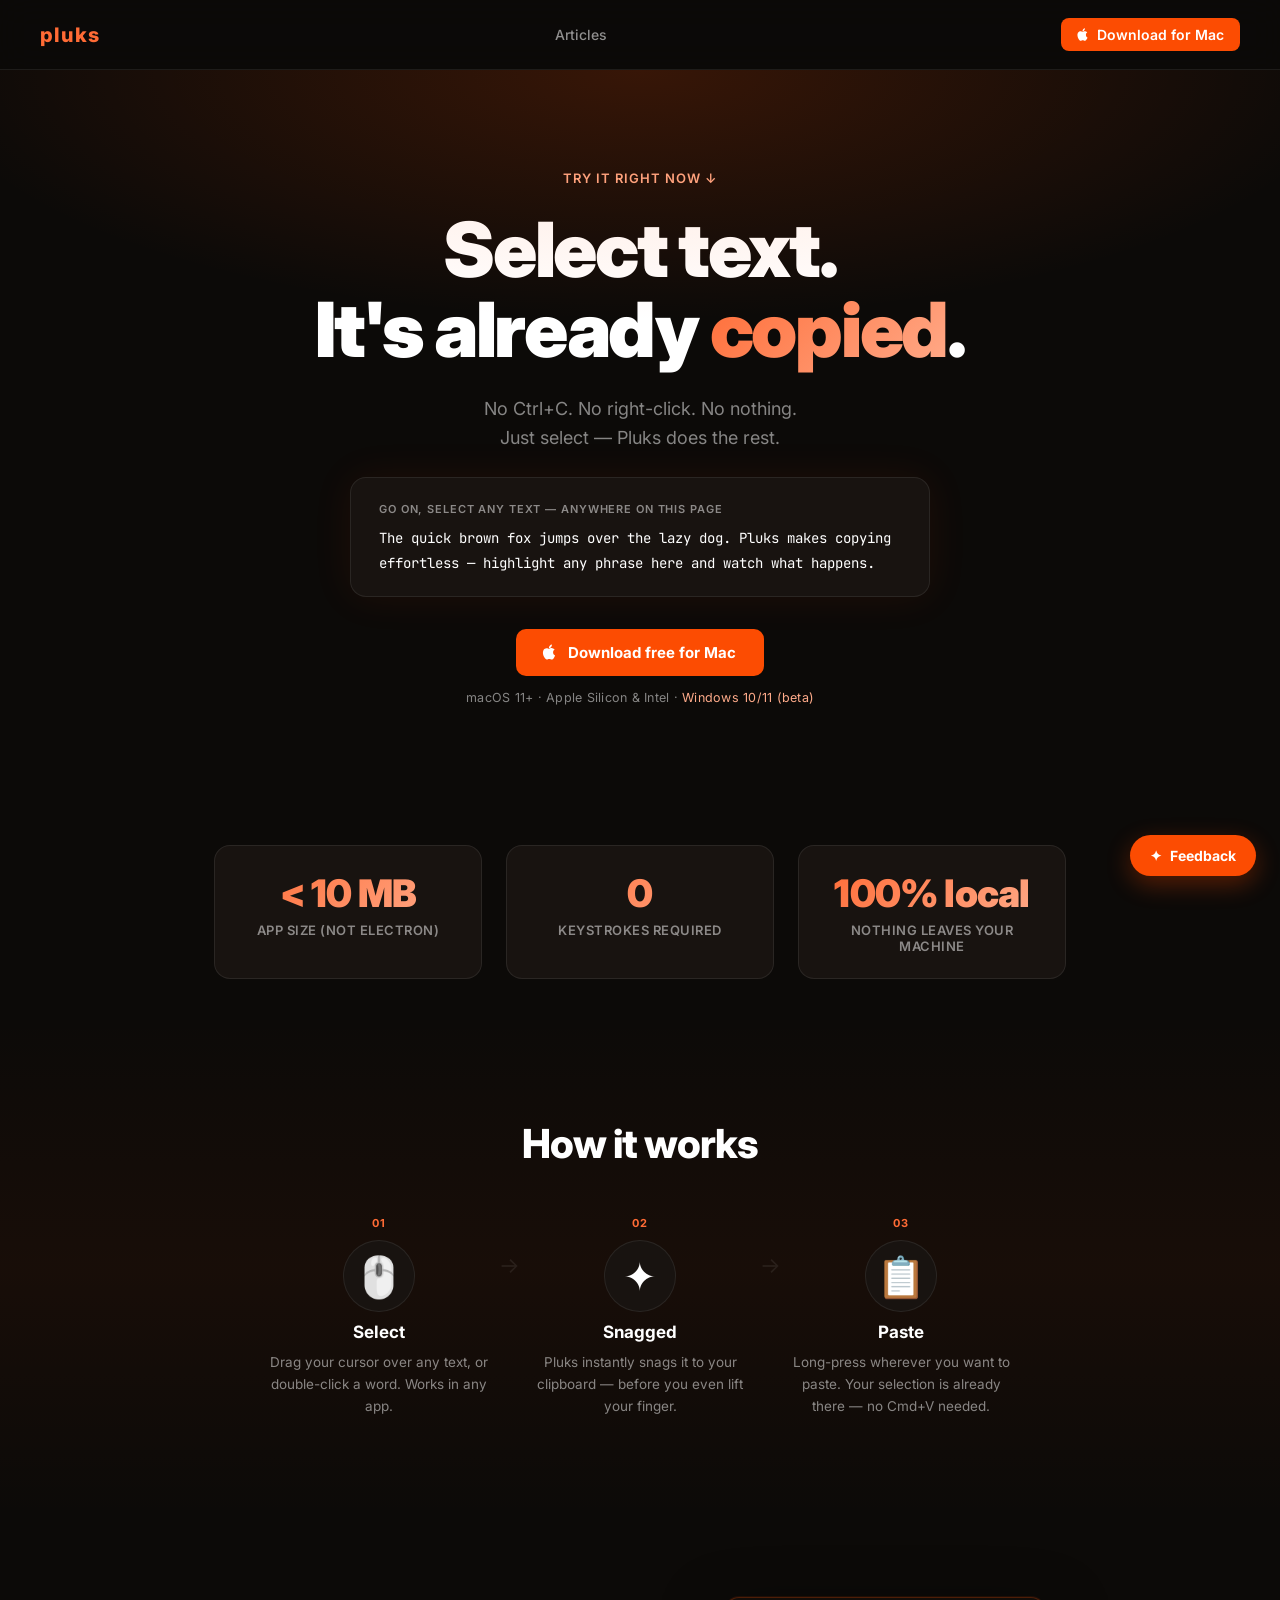
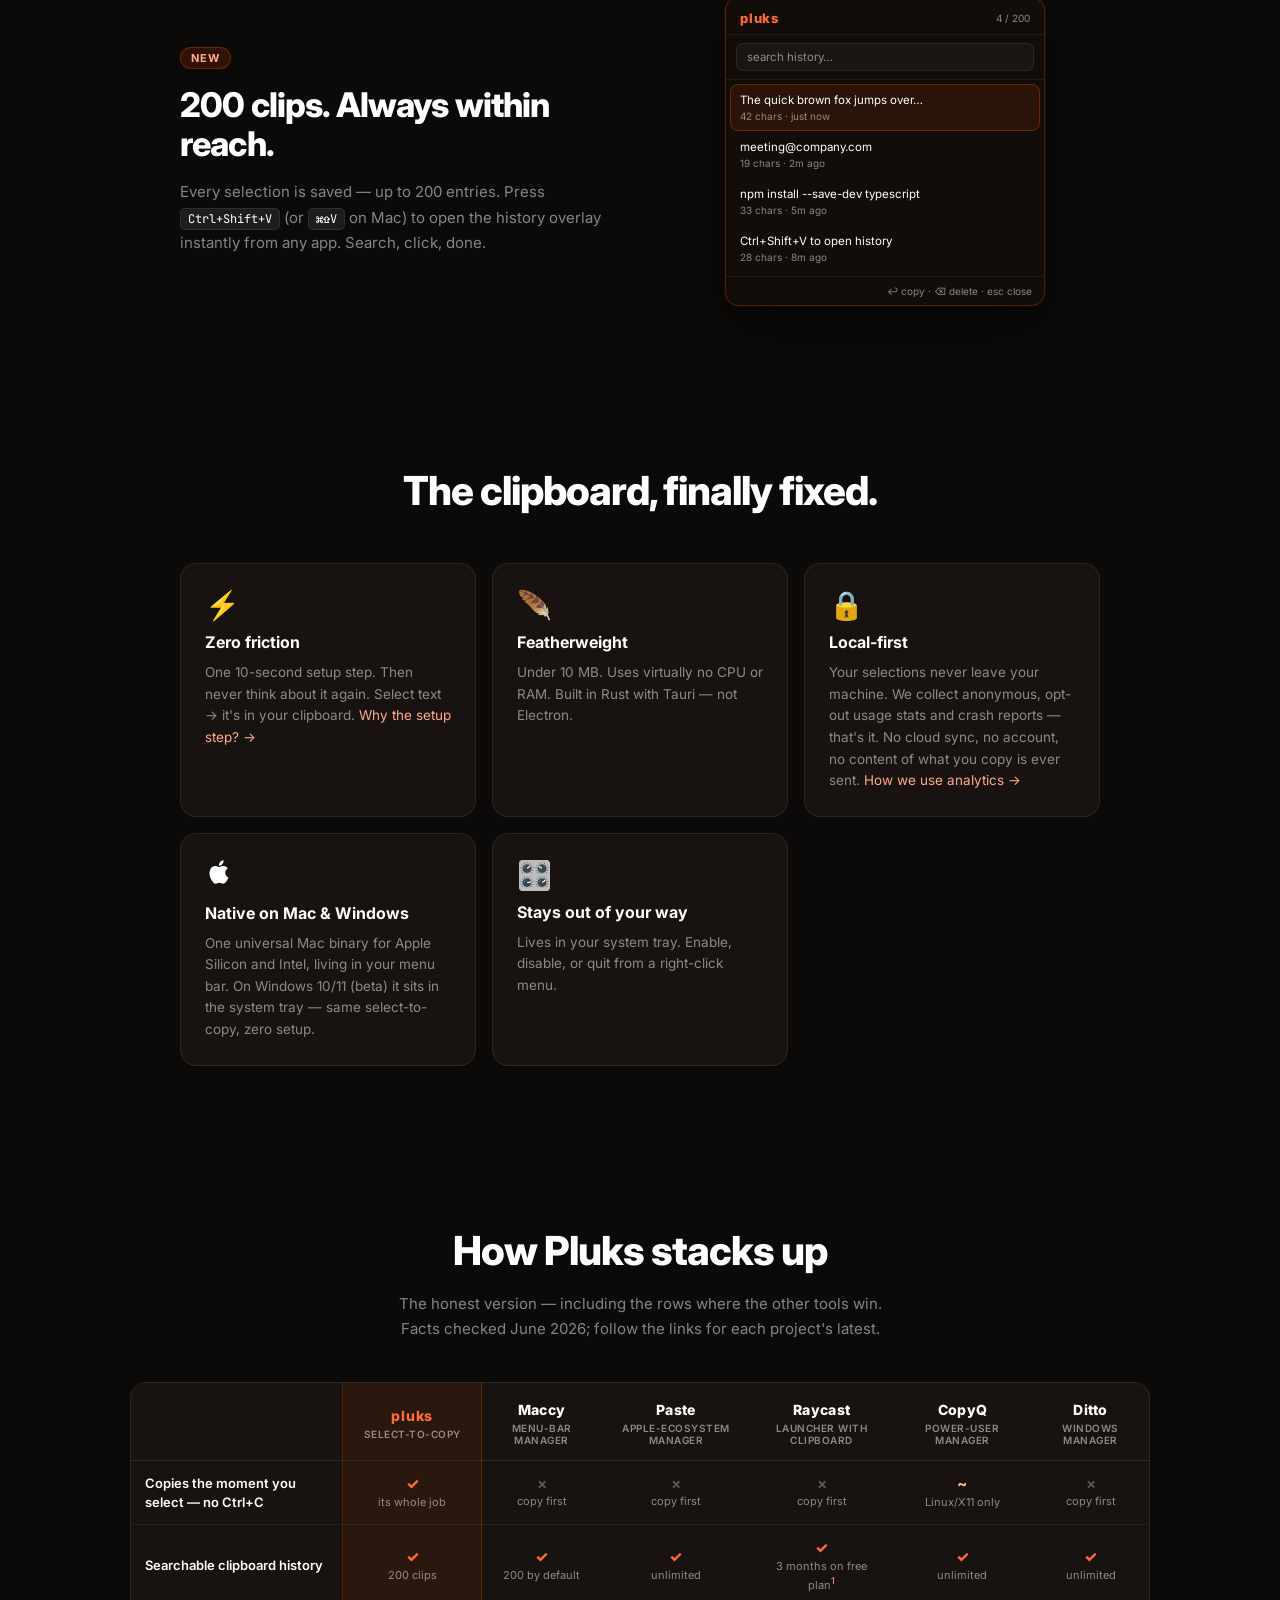
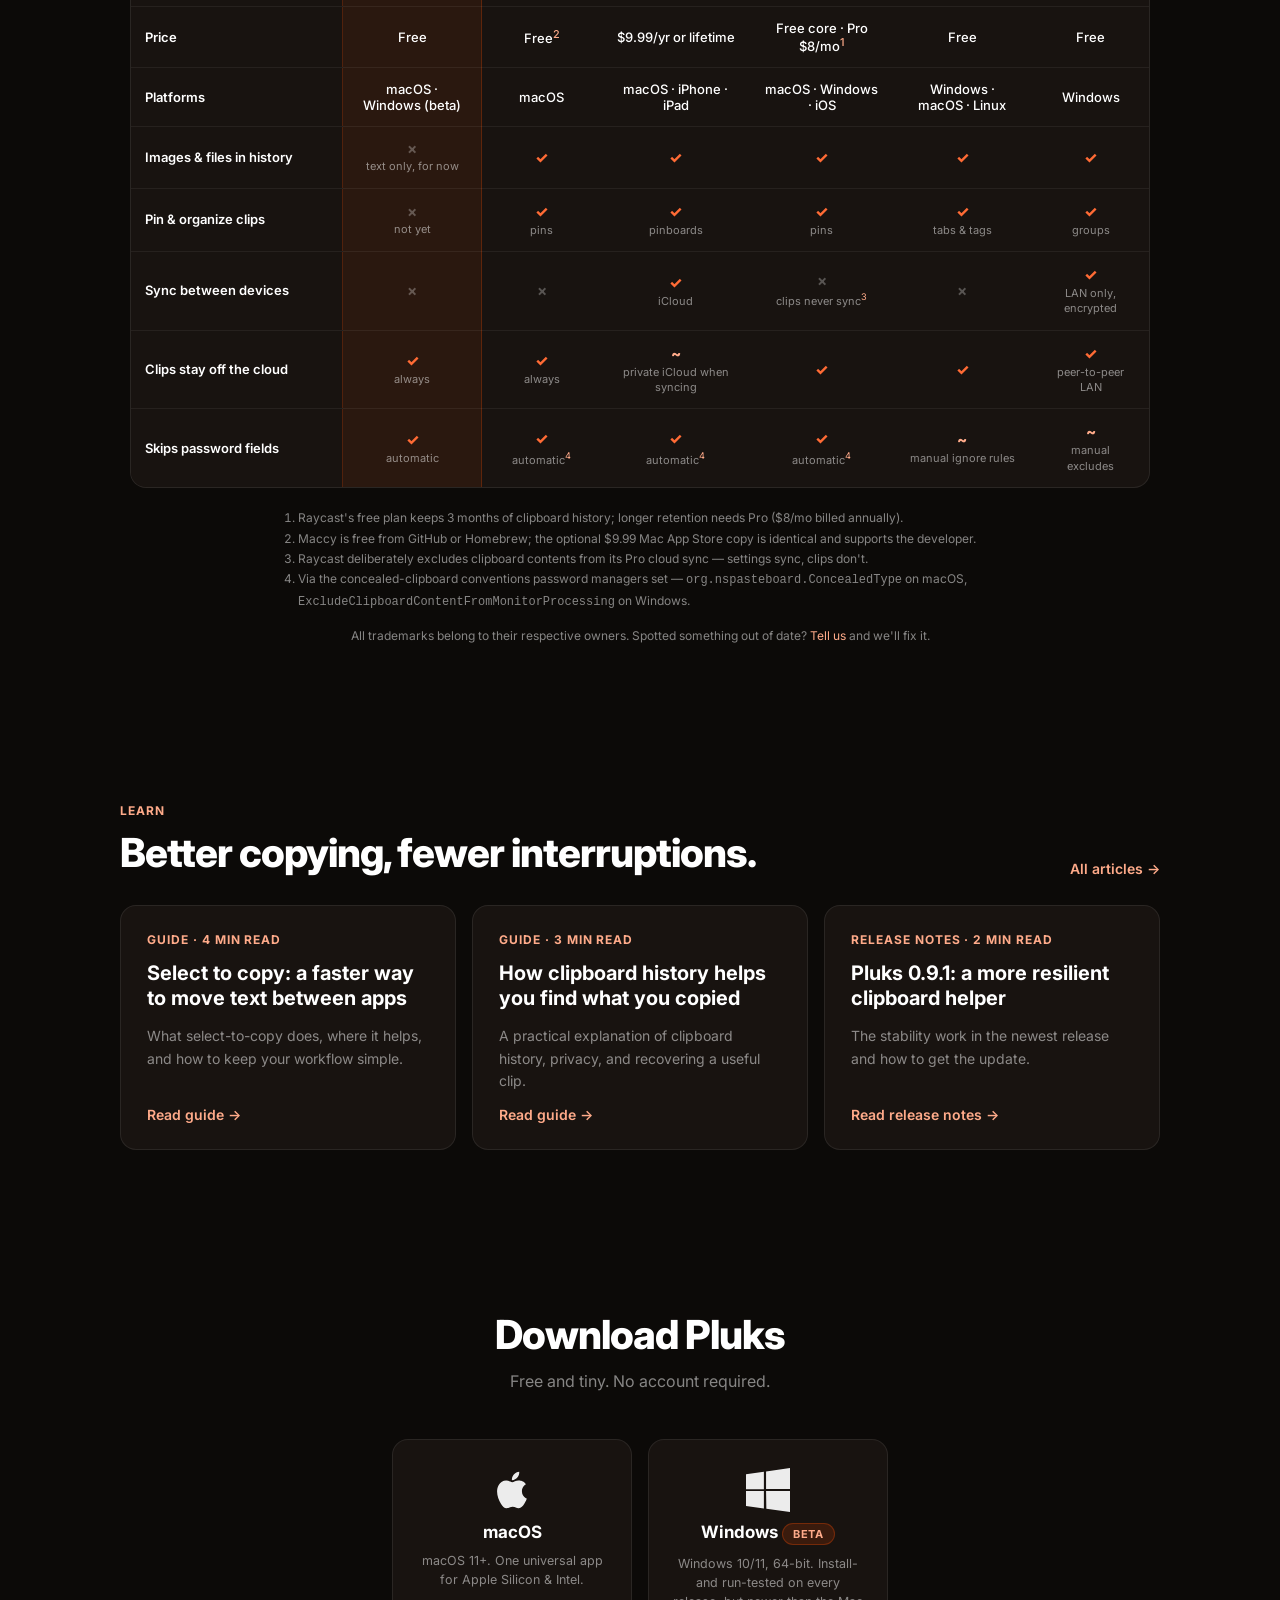
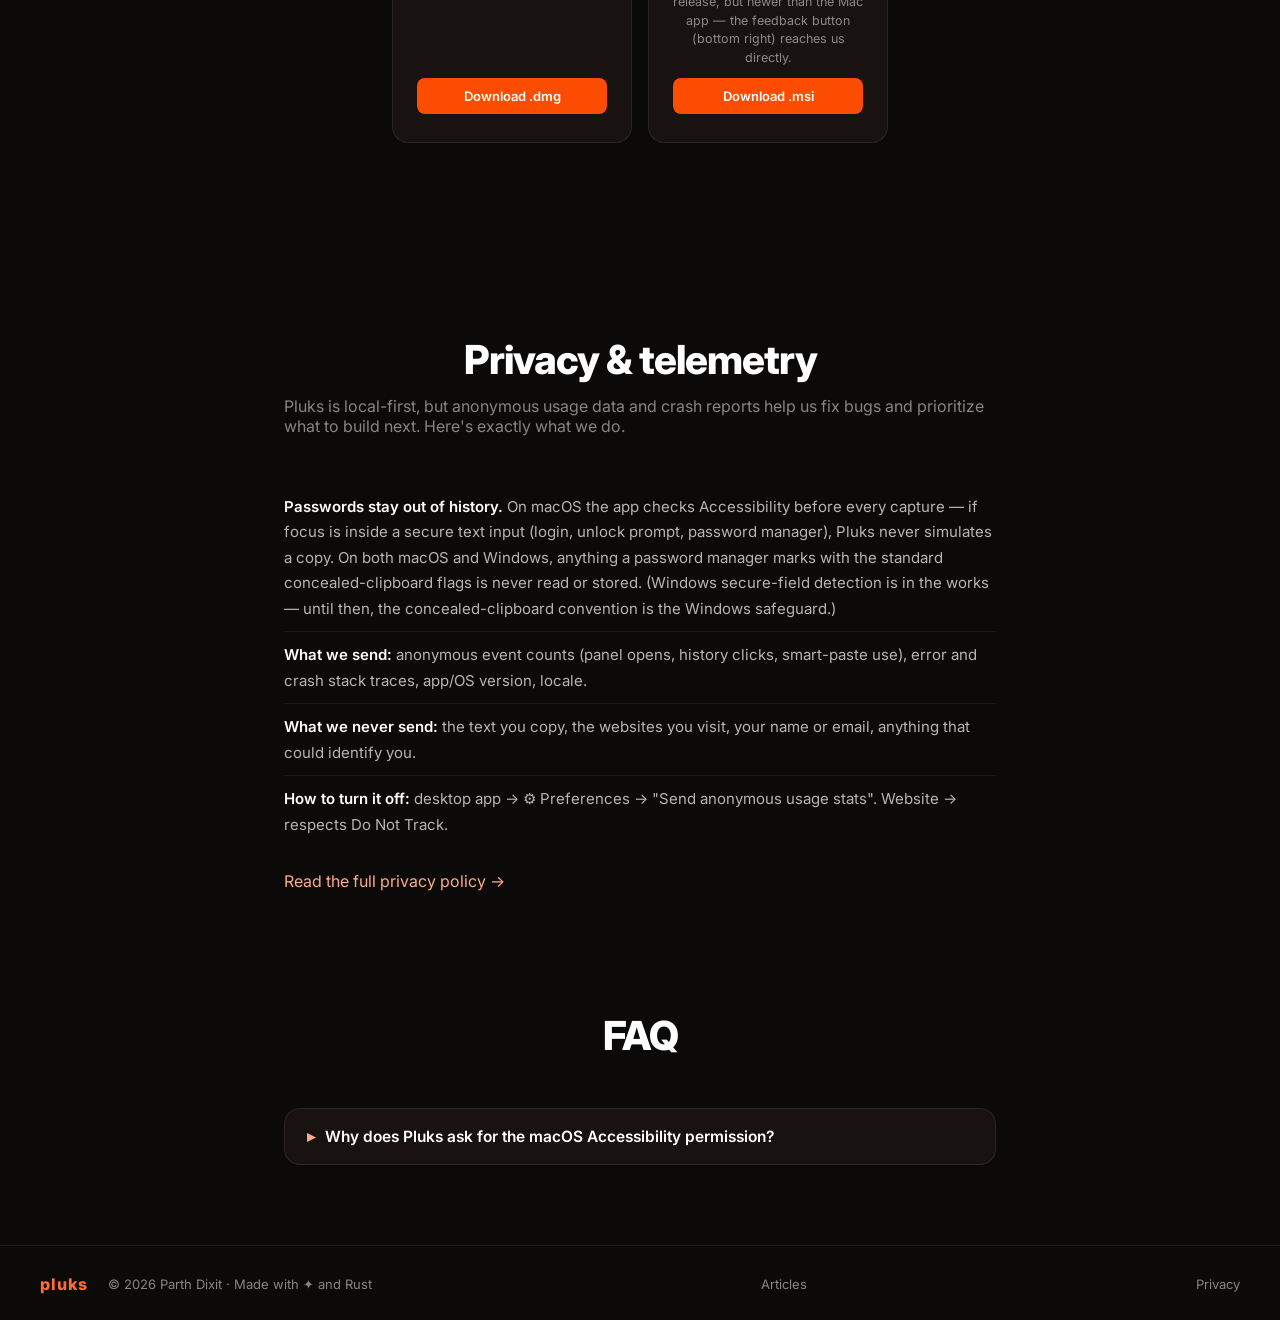
==== commit a2e357e0: "Deploy website from darth-pixit/pluks@12140503e80947e0c007c8168f538e830ca0ec9a" ====
--- a/index.html
+++ b/index.html
@@ -33,7 +33,8 @@
 
 <!-- ─── NAV ─────────────────────────────────────────────────────────────── -->
 <nav class="nav">
-  <span class="nav-brand">pluks</span>
+  <a class="nav-brand" href="/" aria-label="Pluks home">pluks</a>
+  <a class="nav-ext" href="articles/">Articles</a>
   <a class="nav-cta btn-download" data-dl-mac href="https://github.com/darth-pixit/pluks-releases/releases/latest">
     <svg class="apple-icon" viewBox="0 0 24 24" fill="currentColor" aria-hidden="true" focusable="false">
       <path d="M18.71 19.5c-.83 1.24-1.71 2.45-3.05 2.47-1.34.03-1.77-.79-3.29-.79-1.53 0-2 .77-3.27.82-1.31.05-2.3-1.32-3.14-2.53C4.25 17 2.94 12.45 4.7 9.39c.87-1.52 2.43-2.48 4.12-2.51 1.28-.02 2.5.87 3.29.87.78 0 2.26-1.07 3.81-.91.65.03 2.47.26 3.64 1.98-.09.06-2.17 1.28-2.15 3.81.03 3.02 2.65 4.03 2.68 4.04-.03.07-.42 1.44-1.38 2.83M13 3.5c.73-.83 1.94-1.46 2.94-1.5.13 1.17-.34 2.35-1.04 3.19-.69.85-1.83 1.51-2.95 1.42-.15-1.15.41-2.35 1.05-3.11z"/>
@@ -340,6 +341,37 @@
     All trademarks belong to their respective owners. Spotted something out of date?
     <a href="mailto:parth.dixit@alumni.iitd.ac.in">Tell us</a> and we'll fix it.
   </p>
+</section>
+
+<!-- ─── ARTICLES ──────────────────────────────────────────────────────────── -->
+<section class="articles-preview" aria-labelledby="articles-title">
+  <div class="articles-heading">
+    <div>
+      <p class="eyebrow">Learn</p>
+      <h2 class="section-title" id="articles-title">Better copying, fewer interruptions.</h2>
+    </div>
+    <a class="text-link" href="articles/">All articles →</a>
+  </div>
+  <div class="article-cards">
+    <article class="article-card">
+      <p class="article-kicker">GUIDE · 4 MIN READ</p>
+      <h3><a href="articles/select-to-copy.html">Select to copy: a faster way to move text between apps</a></h3>
+      <p>What select-to-copy does, where it helps, and how to keep your workflow simple.</p>
+      <a class="text-link" href="articles/select-to-copy.html">Read guide →</a>
+    </article>
+    <article class="article-card">
+      <p class="article-kicker">GUIDE · 3 MIN READ</p>
+      <h3><a href="articles/clipboard-history.html">How clipboard history helps you find what you copied</a></h3>
+      <p>A practical explanation of clipboard history, privacy, and recovering a useful clip.</p>
+      <a class="text-link" href="articles/clipboard-history.html">Read guide →</a>
+    </article>
+    <article class="article-card">
+      <p class="article-kicker">RELEASE NOTES · 2 MIN READ</p>
+      <h3><a href="articles/pluks-0-9-1.html">Pluks 0.9.1: a more resilient clipboard helper</a></h3>
+      <p>The stability work in the newest release and how to get the update.</p>
+      <a class="text-link" href="articles/pluks-0-9-1.html">Read release notes →</a>
+    </article>
+  </div>
 </section>
 
 <!-- ─── DOWNLOAD ──────────────────────────────────────────────────────────── -->
@@ -502,6 +534,8 @@
 <footer class="footer">
   <span class="footer-brand">pluks</span>
   <span class="footer-copy">© 2026 Parth Dixit · Made with ✦ and Rust</span>
+  <a class="footer-link" href="articles/">Articles</a>
+  <a class="footer-link" href="privacy.html">Privacy</a>
 </footer>
 
 <script src="demo.js"></script>
--- a/style.css
+++ b/style.css
@@ -1077,6 +1077,44 @@
   line-height: 2;
 }
 
+/* ── Articles ────────────────────────────────────────────────────────── */
+.articles-preview { max-width: 1120px; margin: 0 auto; padding: 80px 40px; }
+.articles-heading { display: flex; justify-content: space-between; align-items: end; gap: 24px; margin-bottom: 28px; }
+.articles-heading .section-title { text-align: left; margin-bottom: 0; }
+.eyebrow, .article-kicker { color: var(--accent-3); font-size: 12px; font-weight: 700; letter-spacing: .08em; }
+.eyebrow { margin-bottom: 10px; text-transform: uppercase; }
+.text-link { color: var(--accent-3); font-size: 14px; font-weight: 600; white-space: nowrap; }
+.article-cards { display: grid; grid-template-columns: repeat(3, 1fr); gap: 16px; }
+.article-card { background: var(--surface); border: 1px solid var(--border); border-radius: var(--radius); padding: 26px; display: flex; flex-direction: column; gap: 14px; }
+.article-card:hover { border-color: rgba(252,76,2,.4); }
+.article-card h3 { font-size: 20px; line-height: 1.25; }
+.article-card h3 a { color: var(--text); }
+.article-card p:not(.article-kicker) { color: var(--muted); font-size: 14px; line-height: 1.6; flex: 1; }
+
+.article-page { max-width: 760px; margin: 0 auto; padding: 80px 24px; }
+.article-page header { margin-bottom: 42px; }
+.article-page h1 { font-size: clamp(36px, 6vw, 58px); line-height: 1.08; letter-spacing: -.03em; margin: 12px 0 18px; }
+.article-dek { color: var(--muted); font-size: 19px; line-height: 1.6; }
+.article-meta { color: var(--muted); font-size: 13px; margin-top: 18px; }
+.article-body { color: rgba(255,255,255,.72); font-size: 17px; line-height: 1.75; }
+.article-body h2 { color: var(--text); font-size: 27px; line-height: 1.25; margin: 42px 0 14px; }
+.article-body p, .article-body ul { margin: 0 0 20px; }
+.article-body ul { padding-left: 22px; }
+.article-body li { margin-bottom: 8px; }
+.article-cta { background: rgba(252,76,2,.1); border: 1px solid rgba(252,76,2,.32); border-radius: var(--radius); padding: 28px; margin: 42px 0; color: var(--text); }
+.article-cta h2 { margin-top: 0; }
+.article-cta .btn-primary { display: inline-block; margin-top: 4px; }
+.article-nav { display: flex; gap: 18px; align-items: center; }
+.article-nav .nav-brand { margin-right: auto; text-decoration: none; }
+
+@media (max-width: 760px) {
+  .articles-preview { padding: 60px 20px; }
+  .articles-heading { align-items: start; flex-direction: column; gap: 12px; }
+  .article-cards { grid-template-columns: 1fr; }
+  .article-page { padding: 56px 20px; }
+  .article-nav { gap: 12px; }
+}
+
 /* ── Footer ──────────────────────────────────────────────────────────── */
 .footer {
   border-top: 1px solid var(--border);
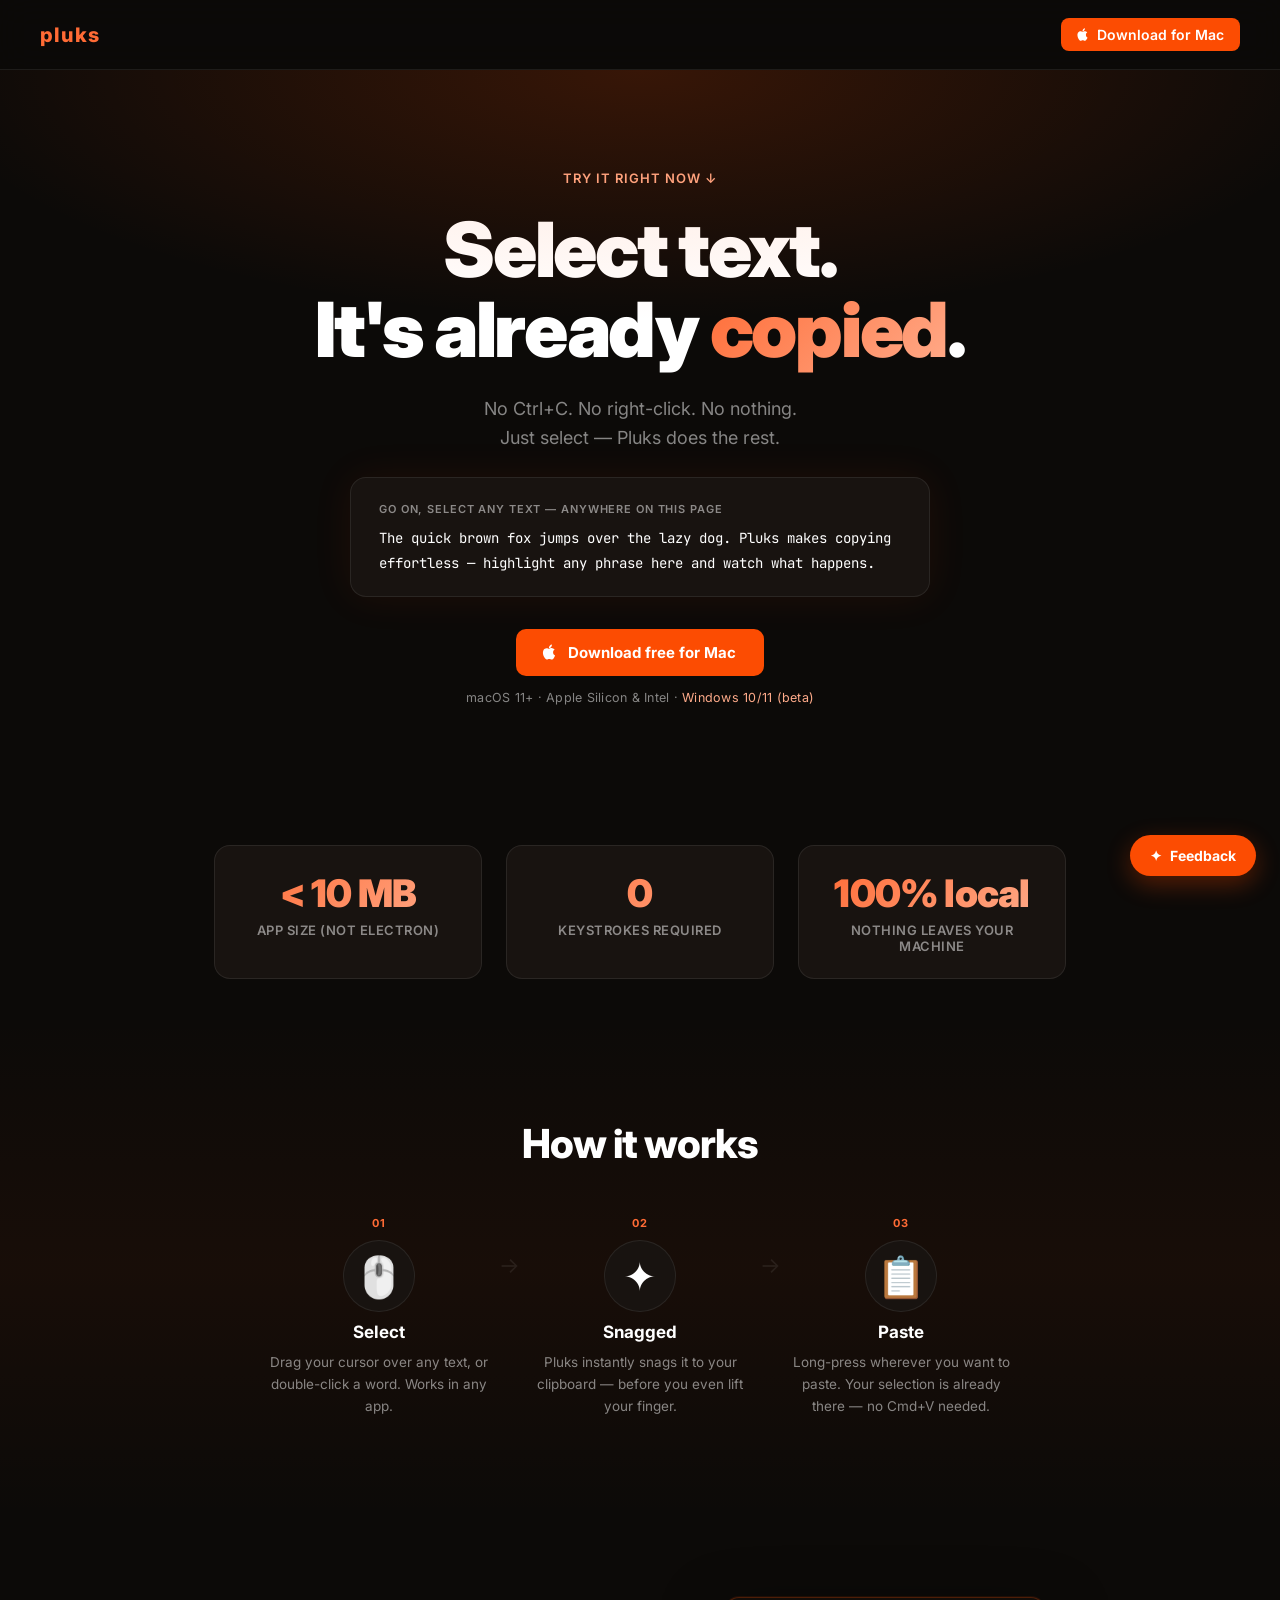
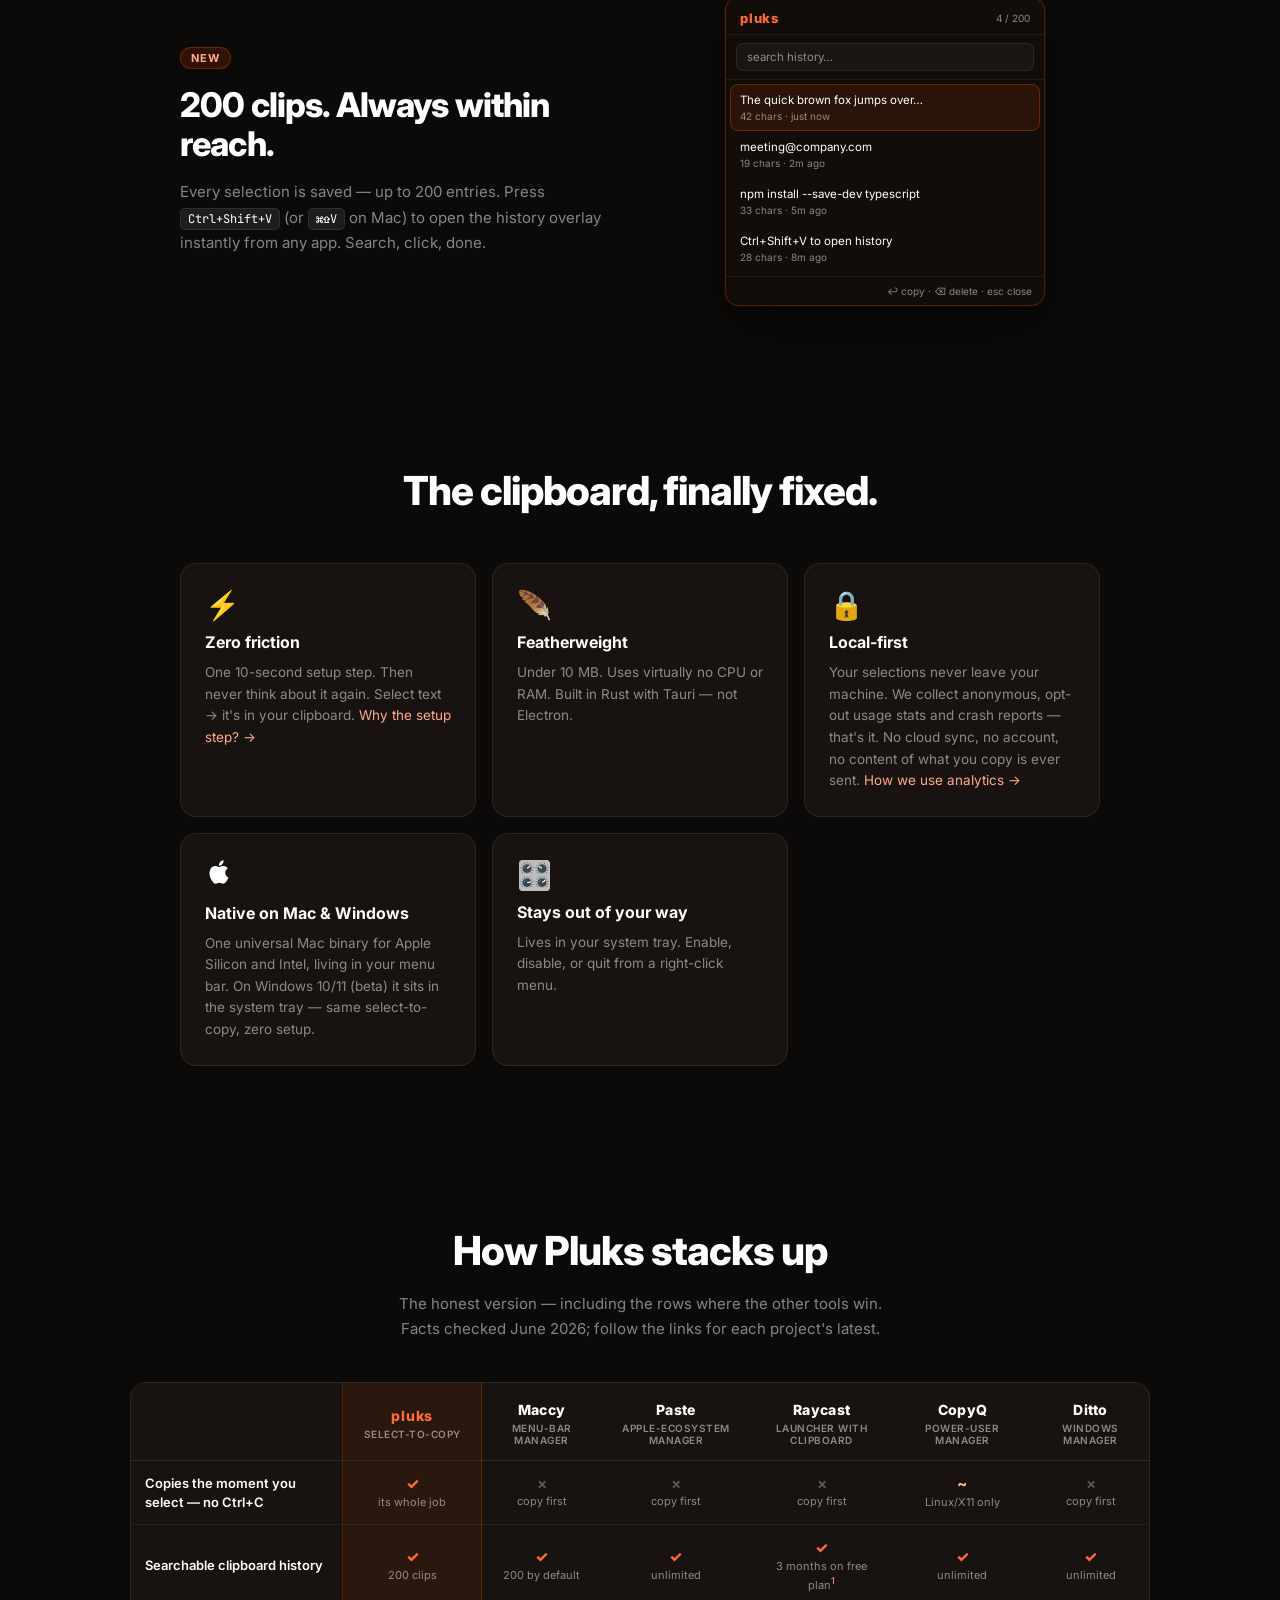
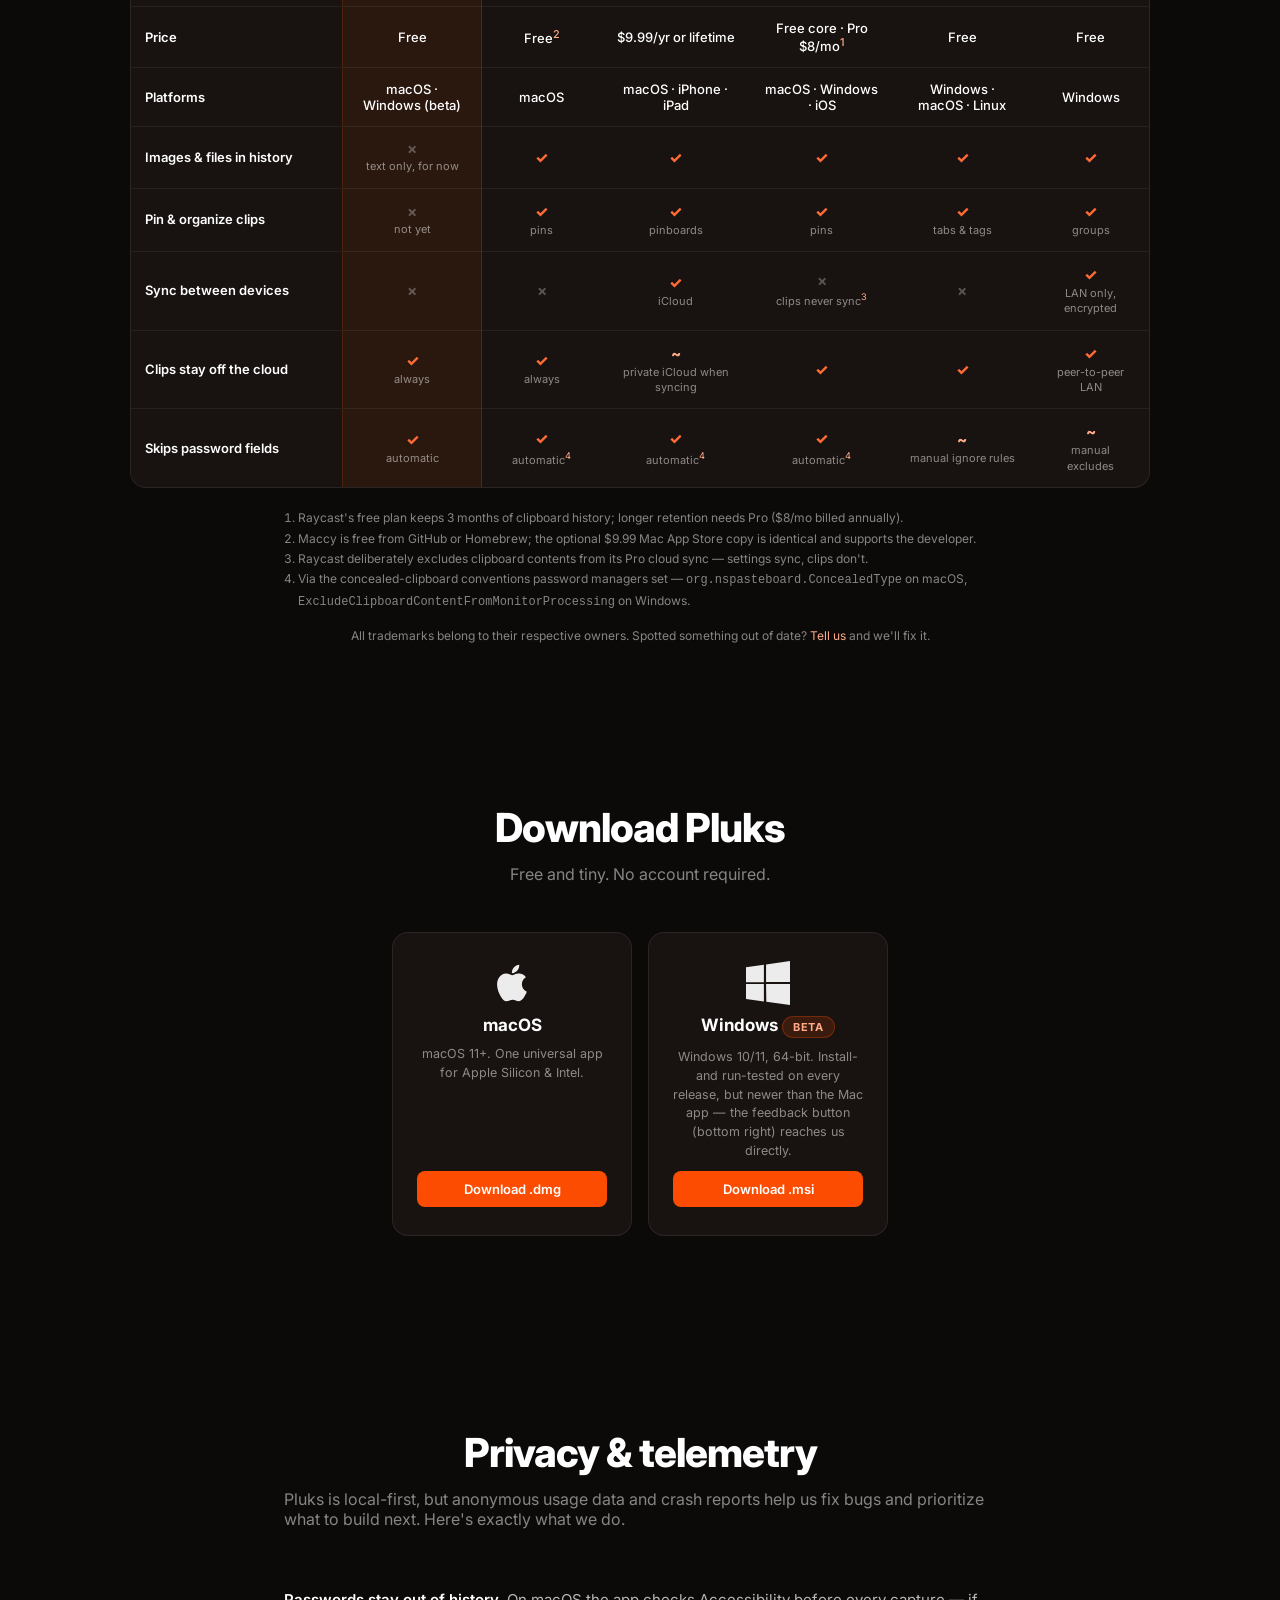
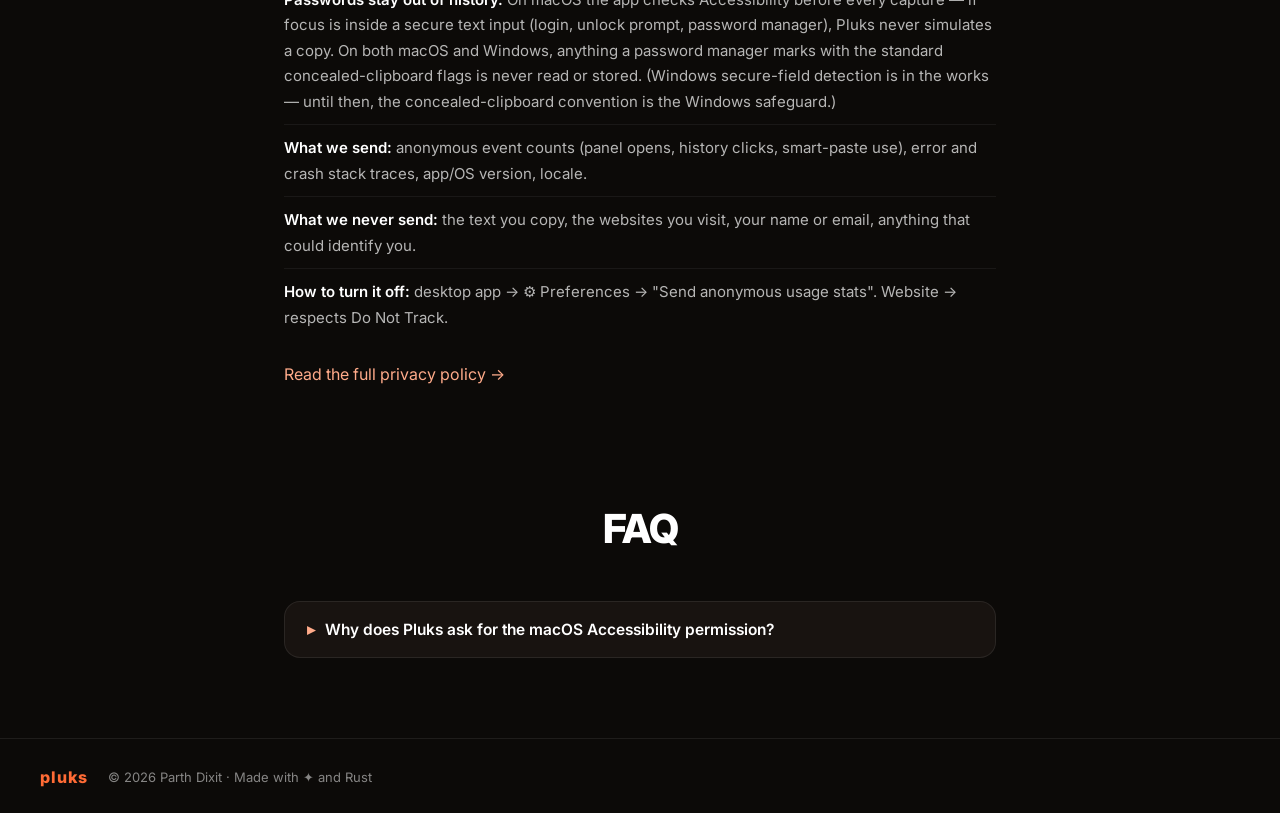
==== commit f5b90a00: "Validate download email addresses" ====
--- a/index.html
+++ b/index.html
@@ -33,8 +33,7 @@
 
 <!-- ─── NAV ─────────────────────────────────────────────────────────────── -->
 <nav class="nav">
-  <a class="nav-brand" href="/" aria-label="Pluks home">pluks</a>
-  <a class="nav-ext" href="articles/">Articles</a>
+  <span class="nav-brand">pluks</span>
   <a class="nav-cta btn-download" data-dl-mac href="https://github.com/darth-pixit/pluks-releases/releases/latest">
     <svg class="apple-icon" viewBox="0 0 24 24" fill="currentColor" aria-hidden="true" focusable="false">
       <path d="M18.71 19.5c-.83 1.24-1.71 2.45-3.05 2.47-1.34.03-1.77-.79-3.29-.79-1.53 0-2 .77-3.27.82-1.31.05-2.3-1.32-3.14-2.53C4.25 17 2.94 12.45 4.7 9.39c.87-1.52 2.43-2.48 4.12-2.51 1.28-.02 2.5.87 3.29.87.78 0 2.26-1.07 3.81-.91.65.03 2.47.26 3.64 1.98-.09.06-2.17 1.28-2.15 3.81.03 3.02 2.65 4.03 2.68 4.04-.03.07-.42 1.44-1.38 2.83M13 3.5c.73-.83 1.94-1.46 2.94-1.5.13 1.17-.34 2.35-1.04 3.19-.69.85-1.83 1.51-2.95 1.42-.15-1.15.41-2.35 1.05-3.11z"/>
@@ -343,37 +342,6 @@
   </p>
 </section>
 
-<!-- ─── ARTICLES ──────────────────────────────────────────────────────────── -->
-<section class="articles-preview" aria-labelledby="articles-title">
-  <div class="articles-heading">
-    <div>
-      <p class="eyebrow">Learn</p>
-      <h2 class="section-title" id="articles-title">Better copying, fewer interruptions.</h2>
-    </div>
-    <a class="text-link" href="articles/">All articles →</a>
-  </div>
-  <div class="article-cards">
-    <article class="article-card">
-      <p class="article-kicker">GUIDE · 4 MIN READ</p>
-      <h3><a href="articles/select-to-copy.html">Select to copy: a faster way to move text between apps</a></h3>
-      <p>What select-to-copy does, where it helps, and how to keep your workflow simple.</p>
-      <a class="text-link" href="articles/select-to-copy.html">Read guide →</a>
-    </article>
-    <article class="article-card">
-      <p class="article-kicker">GUIDE · 3 MIN READ</p>
-      <h3><a href="articles/clipboard-history.html">How clipboard history helps you find what you copied</a></h3>
-      <p>A practical explanation of clipboard history, privacy, and recovering a useful clip.</p>
-      <a class="text-link" href="articles/clipboard-history.html">Read guide →</a>
-    </article>
-    <article class="article-card">
-      <p class="article-kicker">RELEASE NOTES · 2 MIN READ</p>
-      <h3><a href="articles/pluks-0-9-1.html">Pluks 0.9.1: a more resilient clipboard helper</a></h3>
-      <p>The stability work in the newest release and how to get the update.</p>
-      <a class="text-link" href="articles/pluks-0-9-1.html">Read release notes →</a>
-    </article>
-  </div>
-</section>
-
 <!-- ─── DOWNLOAD ──────────────────────────────────────────────────────────── -->
 <!--
   The Linux card + package-manager links (Homebrew/Choco/Snap) stay hidden
@@ -470,7 +438,7 @@
     <form id="dl-form" class="modal-form" novalidate>
       <label class="modal-field">
         <span>Work email</span>
-        <input type="email" id="dl-email" required placeholder="you@company.com" autocomplete="email">
+        <input type="email" id="dl-email" required maxlength="254" placeholder="you@company.com" autocomplete="email" autocapitalize="off" autocorrect="off" spellcheck="false" inputmode="email">
       </label>
       <label class="modal-field">
         <span>What best describes you?</span>
@@ -534,8 +502,6 @@
 <footer class="footer">
   <span class="footer-brand">pluks</span>
   <span class="footer-copy">© 2026 Parth Dixit · Made with ✦ and Rust</span>
-  <a class="footer-link" href="articles/">Articles</a>
-  <a class="footer-link" href="privacy.html">Privacy</a>
 </footer>
 
 <script src="demo.js"></script>
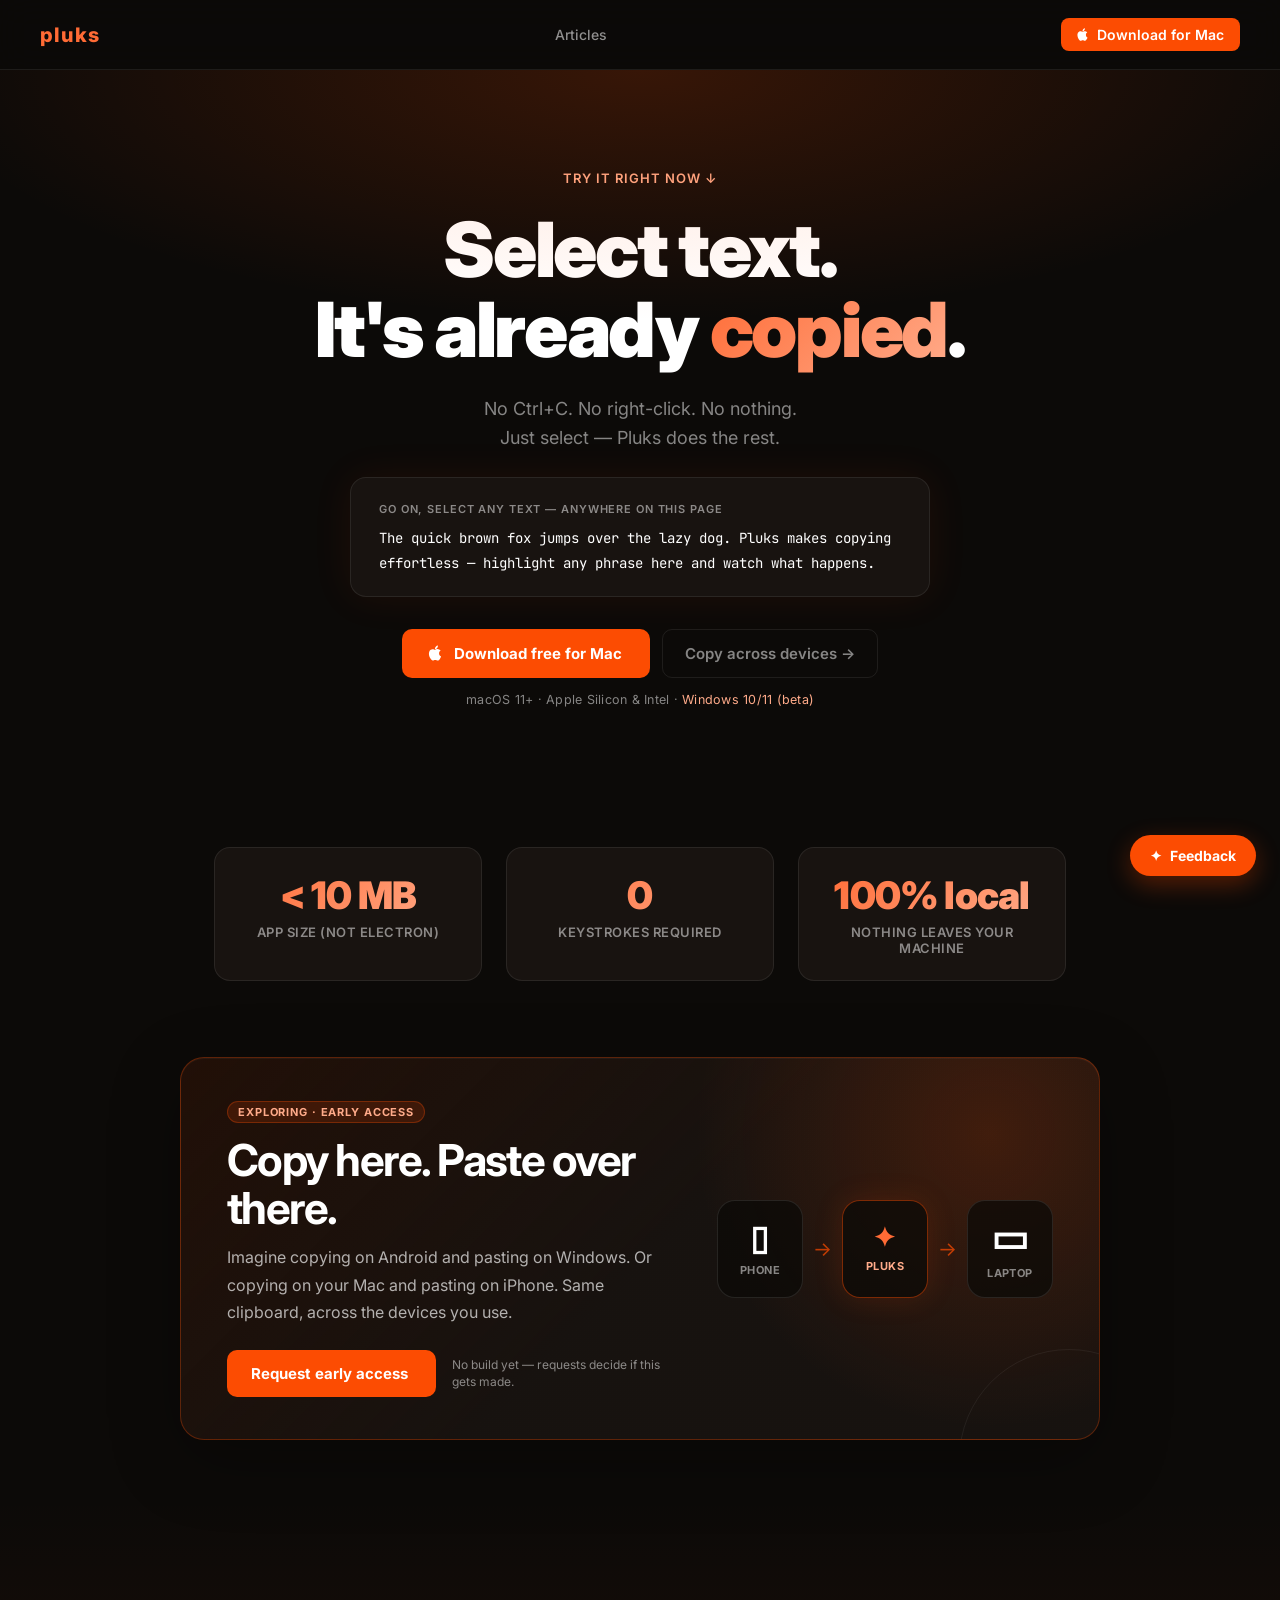
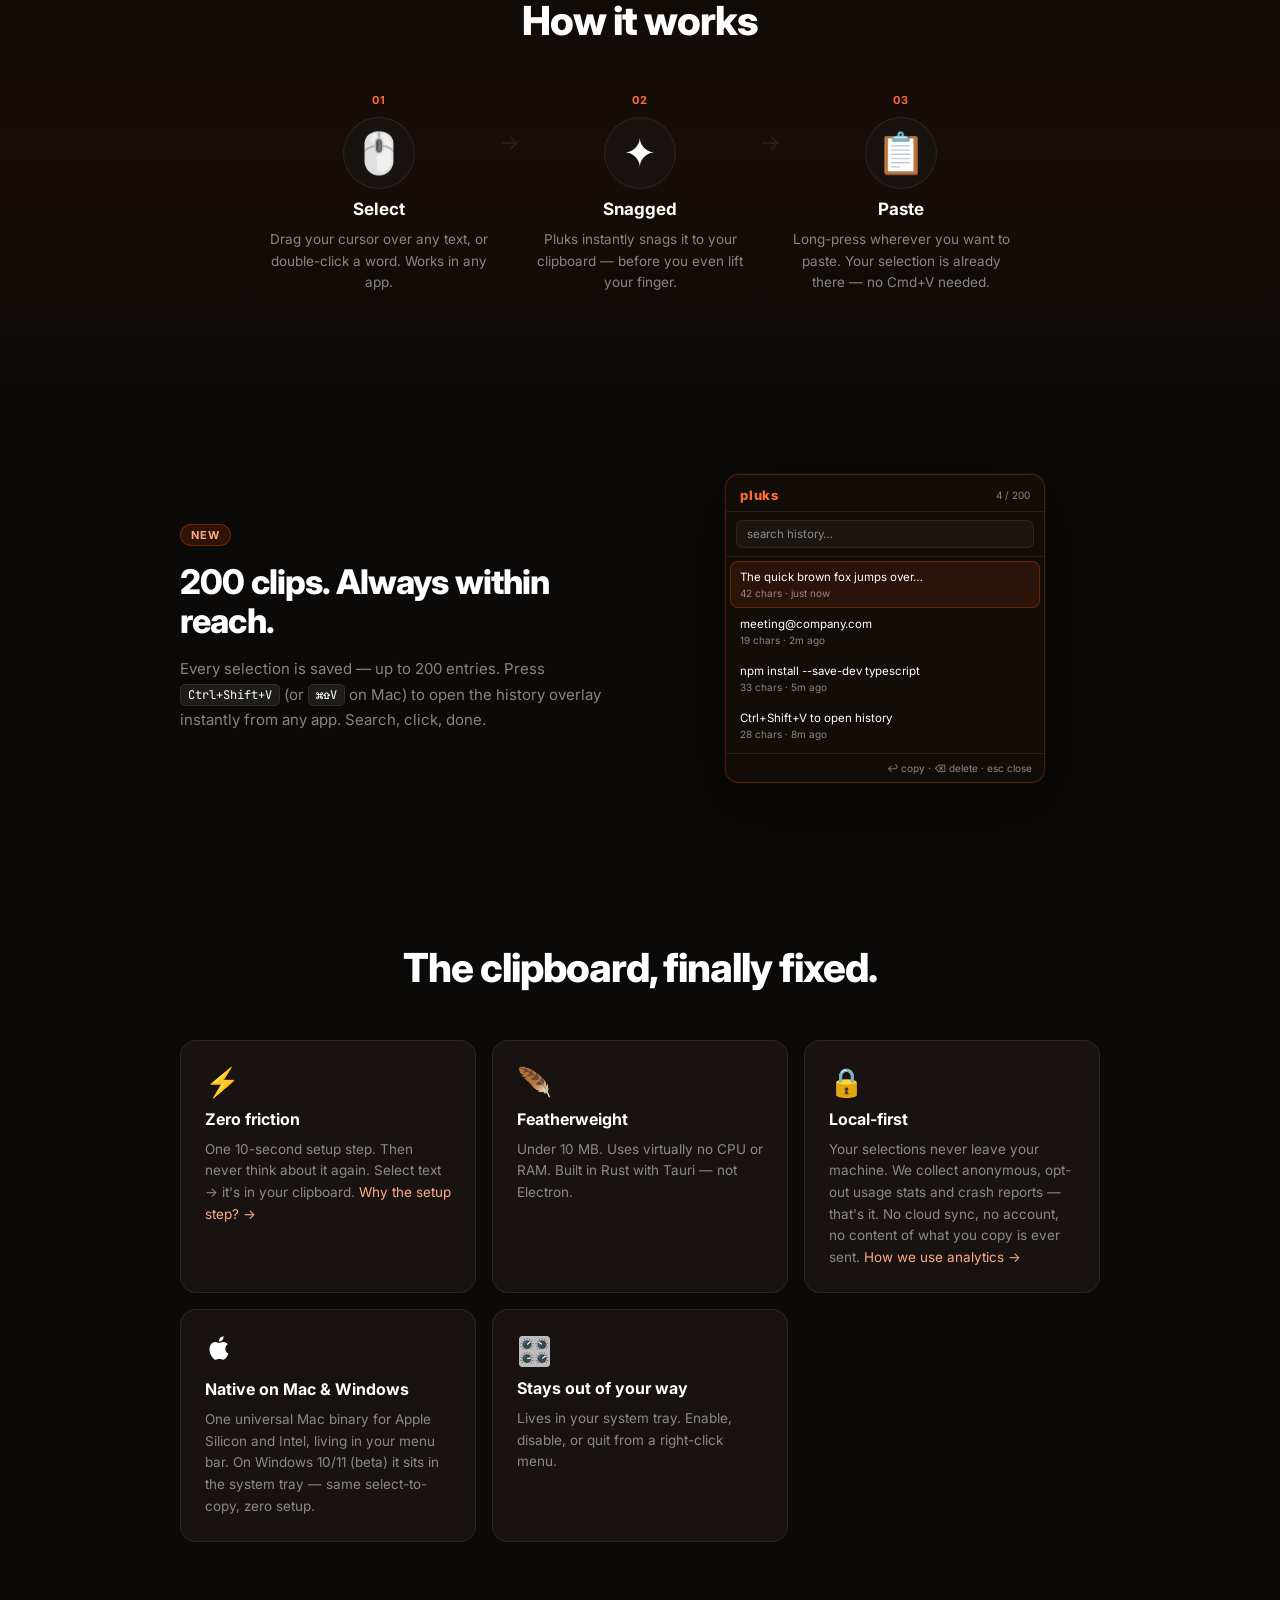
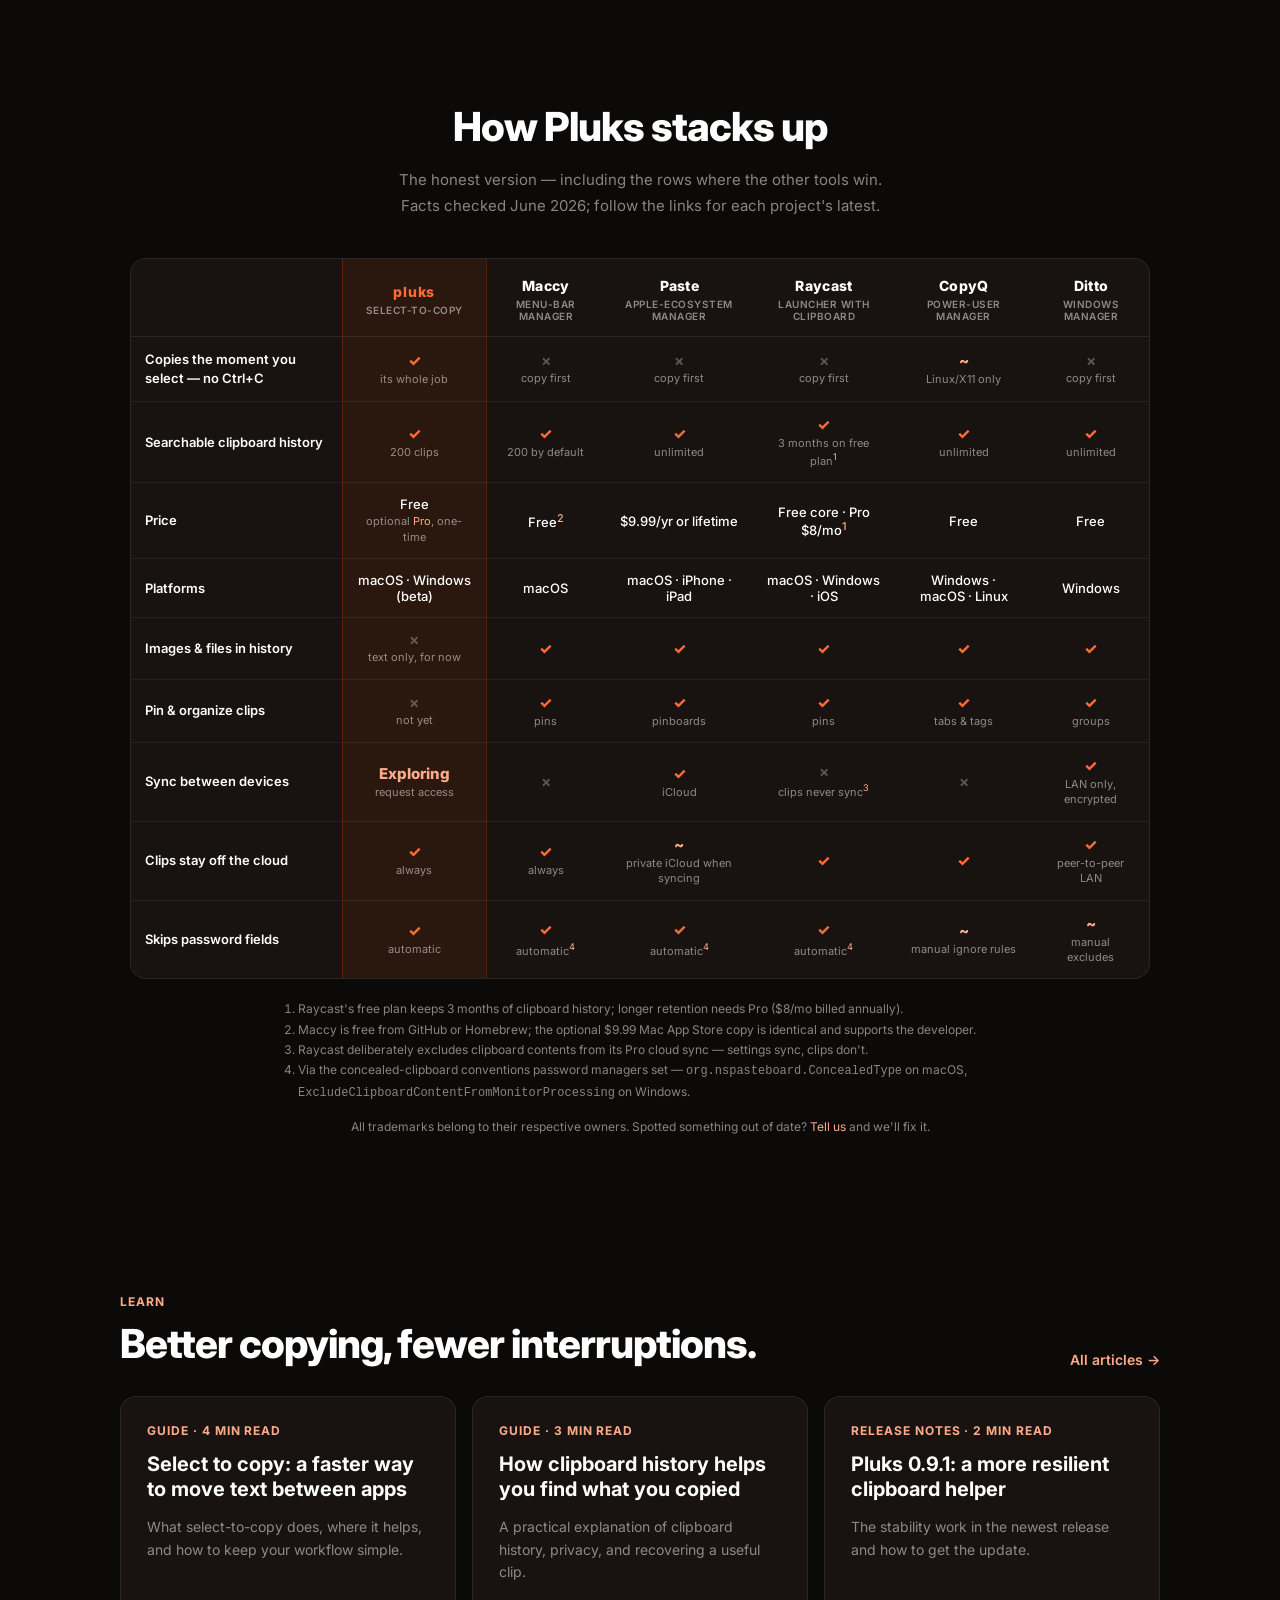
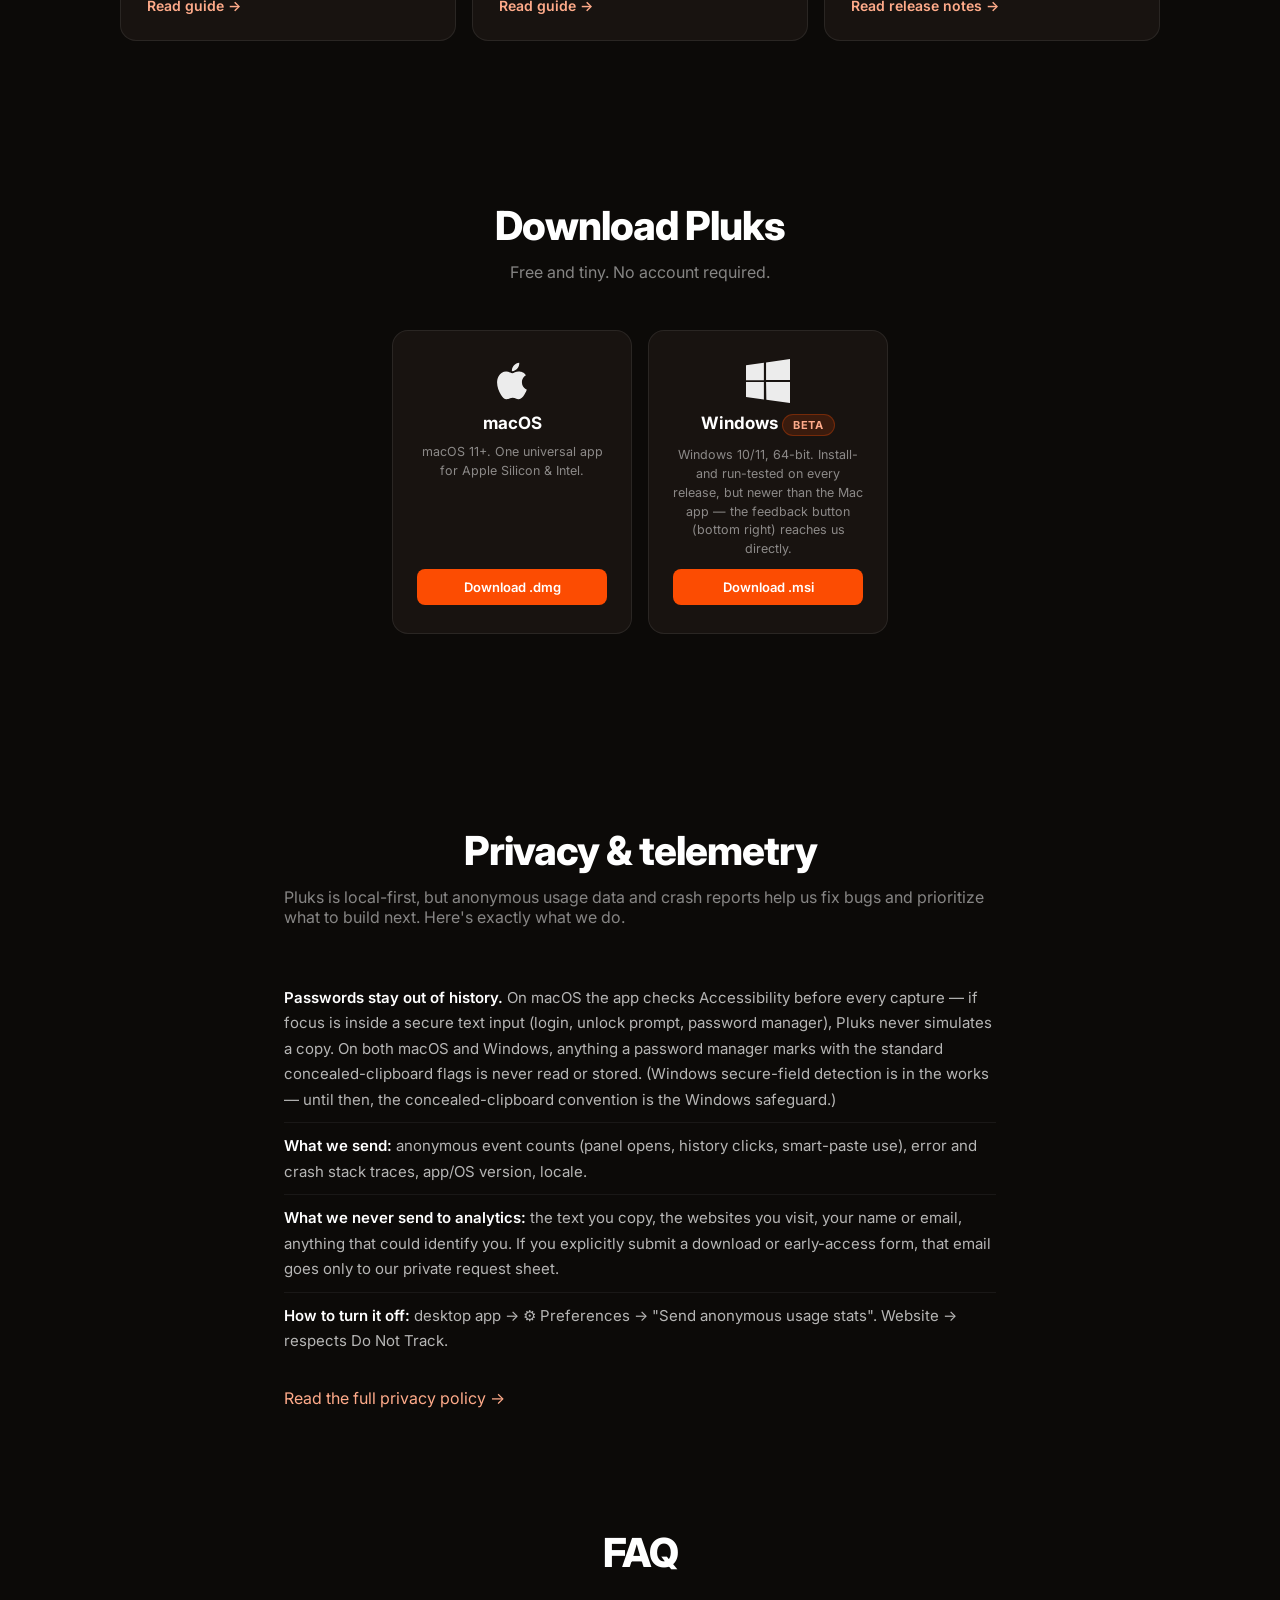
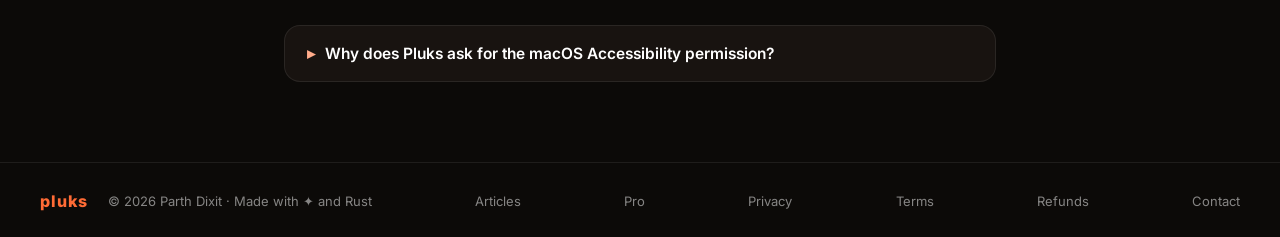
==== commit 1032502a: "Deploy website from darth-pixit/pluks@320f55cf50c4d68d85bee04eb79af315526eeed8" ====
--- a/index.html
+++ b/index.html
@@ -33,7 +33,8 @@
 
 <!-- ─── NAV ─────────────────────────────────────────────────────────────── -->
 <nav class="nav">
-  <span class="nav-brand">pluks</span>
+  <a class="nav-brand" href="/" aria-label="Pluks home">pluks</a>
+  <a class="nav-ext" href="articles/">Articles</a>
   <a class="nav-cta btn-download" data-dl-mac href="https://github.com/darth-pixit/pluks-releases/releases/latest">
     <svg class="apple-icon" viewBox="0 0 24 24" fill="currentColor" aria-hidden="true" focusable="false">
       <path d="M18.71 19.5c-.83 1.24-1.71 2.45-3.05 2.47-1.34.03-1.77-.79-3.29-.79-1.53 0-2 .77-3.27.82-1.31.05-2.3-1.32-3.14-2.53C4.25 17 2.94 12.45 4.7 9.39c.87-1.52 2.43-2.48 4.12-2.51 1.28-.02 2.5.87 3.29.87.78 0 2.26-1.07 3.81-.91.65.03 2.47.26 3.64 1.98-.09.06-2.17 1.28-2.15 3.81.03 3.02 2.65 4.03 2.68 4.04-.03.07-.42 1.44-1.38 2.83M13 3.5c.73-.83 1.94-1.46 2.94-1.5.13 1.17-.34 2.35-1.04 3.19-.69.85-1.83 1.51-2.95 1.42-.15-1.15.41-2.35 1.05-3.11z"/>
@@ -74,6 +75,9 @@
       </svg>
       Download free for Mac
     </a>
+    <button class="btn-ghost cross-device-request-open" type="button" data-cta-location="hero">
+      Copy across devices →
+    </button>
     <p class="hero-meta">macOS 11+ · Apple Silicon &amp; Intel · <a href="#download">Windows 10/11 (beta)</a></p>
   </div>
 </section>
@@ -92,6 +96,42 @@
     <div class="stat">
       <div class="stat-num">100% local</div>
       <div class="stat-label">nothing leaves your machine</div>
+    </div>
+  </div>
+</section>
+
+<!-- ─── CROSS-DEVICE FAKE DOOR ─────────────────────────────────────────── -->
+<section class="cross-device" id="cross-device" aria-labelledby="cross-device-title">
+  <div class="cross-device-card">
+    <div class="cross-device-copy">
+      <span class="pill">Exploring · early access</span>
+      <h2 id="cross-device-title">Copy here. Paste over there.</h2>
+      <p>
+        Imagine copying on Android and pasting on Windows. Or copying on your
+        Mac and pasting on iPhone. Same clipboard, across the devices you use.
+      </p>
+      <div class="cross-device-actions">
+        <button class="btn-primary cross-device-request-open" type="button" data-cta-location="teaser">
+          Request early access
+        </button>
+        <span>No build yet — requests decide if this gets made.</span>
+      </div>
+    </div>
+    <div class="device-flow" aria-label="A copied item moving between phone, Pluks, and laptop">
+      <div class="device-node">
+        <span class="device-glyph" aria-hidden="true">▯</span>
+        <span>Phone</span>
+      </div>
+      <span class="flow-arrow" aria-hidden="true">→</span>
+      <div class="device-node device-node-pluks">
+        <span class="device-glyph" aria-hidden="true">✦</span>
+        <span>pluks</span>
+      </div>
+      <span class="flow-arrow" aria-hidden="true">→</span>
+      <div class="device-node">
+        <span class="device-glyph device-glyph-laptop" aria-hidden="true">▭</span>
+        <span>Laptop</span>
+      </div>
     </div>
   </div>
 </section>
@@ -264,7 +304,7 @@
         </tr>
         <tr>
           <th scope="row">Price</th>
-          <td class="col-pluks"><span class="c-text">Free</span></td>
+          <td class="col-pluks"><span class="c-text">Free</span><span class="c-note">optional <a href="pro/">Pro</a>, one-time</span></td>
           <td><span class="c-text">Free<sup>2</sup></span></td>
           <td><span class="c-text">$9.99/yr or lifetime</span></td>
           <td><span class="c-text">Free core · Pro $8/mo<sup>1</sup></span></td>
@@ -300,7 +340,7 @@
         </tr>
         <tr>
           <th scope="row">Sync between devices</th>
-          <td class="col-pluks"><span class="c-no">✗</span></td>
+          <td class="col-pluks"><a class="cross-device-request-open c-part" data-cta-location="comparison" href="#cross-device">Exploring</a><span class="c-note">request access</span></td>
           <td><span class="c-no">✗</span></td>
           <td><span class="c-yes">✓</span><span class="c-note">iCloud</span></td>
           <td><span class="c-no">✗</span><span class="c-note">clips never sync<sup>3</sup></span></td>
@@ -340,6 +380,37 @@
     All trademarks belong to their respective owners. Spotted something out of date?
     <a href="mailto:parth.dixit@alumni.iitd.ac.in">Tell us</a> and we'll fix it.
   </p>
+</section>
+
+<!-- ─── ARTICLES ──────────────────────────────────────────────────────────── -->
+<section class="articles-preview" aria-labelledby="articles-title">
+  <div class="articles-heading">
+    <div>
+      <p class="eyebrow">Learn</p>
+      <h2 class="section-title" id="articles-title">Better copying, fewer interruptions.</h2>
+    </div>
+    <a class="text-link" href="articles/">All articles →</a>
+  </div>
+  <div class="article-cards">
+    <article class="article-card">
+      <p class="article-kicker">GUIDE · 4 MIN READ</p>
+      <h3><a href="articles/select-to-copy.html">Select to copy: a faster way to move text between apps</a></h3>
+      <p>What select-to-copy does, where it helps, and how to keep your workflow simple.</p>
+      <a class="text-link" href="articles/select-to-copy.html">Read guide →</a>
+    </article>
+    <article class="article-card">
+      <p class="article-kicker">GUIDE · 3 MIN READ</p>
+      <h3><a href="articles/clipboard-history.html">How clipboard history helps you find what you copied</a></h3>
+      <p>A practical explanation of clipboard history, privacy, and recovering a useful clip.</p>
+      <a class="text-link" href="articles/clipboard-history.html">Read guide →</a>
+    </article>
+    <article class="article-card">
+      <p class="article-kicker">RELEASE NOTES · 2 MIN READ</p>
+      <h3><a href="articles/pluks-0-9-1.html">Pluks 0.9.1: a more resilient clipboard helper</a></h3>
+      <p>The stability work in the newest release and how to get the update.</p>
+      <a class="text-link" href="articles/pluks-0-9-1.html">Read release notes →</a>
+    </article>
+  </div>
 </section>
 
 <!-- ─── DOWNLOAD ──────────────────────────────────────────────────────────── -->
@@ -389,7 +460,7 @@
   <ul class="privacy-bullets">
     <li><strong>Passwords stay out of history.</strong> On macOS the app checks Accessibility before every capture — if focus is inside a secure text input (login, unlock prompt, password manager), Pluks never simulates a copy. On both macOS and Windows, anything a password manager marks with the standard concealed-clipboard flags is never read or stored. (Windows secure-field detection is in the works — until then, the concealed-clipboard convention is the Windows safeguard.)</li>
     <li><strong>What we send:</strong> anonymous event counts (panel opens, history clicks, smart-paste use), error and crash stack traces, app/OS version, locale.</li>
-    <li><strong>What we never send:</strong> the text you copy, the websites you visit, your name or email, anything that could identify you.</li>
+    <li><strong>What we never send to analytics:</strong> the text you copy, the websites you visit, your name or email, anything that could identify you. If you explicitly submit a download or early-access form, that email goes only to our private request sheet.</li>
     <li><strong>How to turn it off:</strong> desktop app → ⚙ Preferences → "Send anonymous usage stats". Website → respects Do Not Track.</li>
   </ul>
   <p class="ext-note"><a href="privacy.html">Read the full privacy policy →</a></p>
@@ -414,11 +485,15 @@
         <li>Listens for selection gestures — drags and double-clicks — so it knows when you've selected something.</li>
         <li>Sends a synthetic <kbd>⌘</kbd>+<kbd>C</kbd> to the app you're in, so that app copies your selection.</li>
         <li>Checks the focused field first and skips password inputs (secure text fields) entirely.</li>
+        <li>Only if you turn on <a href="pro/">Draft Recovery</a> (Pro, off by default): notices
+        <em>that</em> you're typing — never which keys — and, once you pause, reads the text box
+        you're in so a copy can be saved on your Mac.</li>
       </ul>
       <p>
-        It never reads your screen, never logs what you type, and the text you copy never
-        leaves your machine. Pluks only ever sends a synthetic copy command to the app
-        you're already using — nothing about your selection is stored or transmitted.
+        It never reads your screen and never records your keystrokes. Your clipboard history —
+        and, if you turn it on, your saved drafts — stays in a local database on your computer
+        and is never uploaded. Drafts skip password fields and apps you block, and delete
+        themselves after 30 days by default.
       </p>
       <p>
         On Windows there's no equivalent permission step — global input listening and
@@ -438,7 +513,7 @@
     <form id="dl-form" class="modal-form" novalidate>
       <label class="modal-field">
         <span>Work email</span>
-        <input type="email" id="dl-email" required maxlength="254" placeholder="you@company.com" autocomplete="email" autocapitalize="off" autocorrect="off" spellcheck="false" inputmode="email">
+        <input type="email" id="dl-email" required placeholder="you@company.com" autocomplete="email">
       </label>
       <label class="modal-field">
         <span>What best describes you?</span>
@@ -458,6 +533,33 @@
       <button type="submit" class="btn-primary modal-submit">Start download</button>
       <p class="modal-error" id="dl-error" hidden></p>
     </form>
+  </div>
+</div>
+
+<!-- ─── CROSS-DEVICE REQUEST MODAL ──────────────────────────────────────── -->
+<div class="modal-backdrop" id="cross-device-modal" aria-hidden="true">
+  <div class="modal" role="dialog" aria-modal="true" aria-labelledby="cross-device-modal-title">
+    <button class="modal-close" id="cross-device-modal-close" type="button" aria-label="Close">×</button>
+    <div class="modal-icon">↗</div>
+    <div id="cross-device-request-state">
+      <h3 id="cross-device-modal-title">Request cross-device access</h3>
+      <p class="modal-sub">This is not built yet. Leave your email and you'll be first to hear if we open a beta.</p>
+      <form id="cross-device-form" class="modal-form" novalidate>
+        <label class="modal-field">
+          <span>Email</span>
+          <input type="email" id="cross-device-email" required placeholder="you@company.com" autocomplete="email">
+        </label>
+        <button type="submit" class="btn-primary modal-submit">Request access</button>
+        <p class="modal-error" id="cross-device-error" hidden></p>
+        <p class="modal-privacy">One confirmation, then only an update if there is a beta. Your email is never sent to analytics.</p>
+      </form>
+    </div>
+    <div class="request-success" id="cross-device-success" hidden>
+      <div class="request-success-icon" aria-hidden="true">✓</div>
+      <h3>Request received.</h3>
+      <p>You're on the early-access list. We'll only write when there is something real to try.</p>
+      <button class="btn-ghost" id="cross-device-success-close" type="button">Done</button>
+    </div>
   </div>
 </div>
 
@@ -502,6 +604,12 @@
 <footer class="footer">
   <span class="footer-brand">pluks</span>
   <span class="footer-copy">© 2026 Parth Dixit · Made with ✦ and Rust</span>
+  <a class="footer-link" href="articles/">Articles</a>
+  <a class="footer-link" href="pro/">Pro</a>
+  <a class="footer-link" href="privacy.html">Privacy</a>
+  <a class="footer-link" href="terms.html">Terms</a>
+  <a class="footer-link" href="refund.html">Refunds</a>
+  <a class="footer-link" href="mailto:parth.dixit@alumni.iitd.ac.in">Contact</a>
 </footer>
 
 <script src="demo.js"></script>
--- a/style.css
+++ b/style.css
@@ -245,6 +245,8 @@
   border: 1px solid var(--border);
   text-decoration: none;
   transition: border-color .15s, color .15s;
+  cursor: pointer;
+  font-family: inherit;
 }
 .btn-ghost:hover { border-color: var(--accent-3); color: var(--accent-3); text-decoration: none; }
 
@@ -298,6 +300,115 @@
   text-transform: uppercase;
   font-weight: 600;
 }
+
+/* ── Cross-device early-access fake door ────────────────────────────── */
+.cross-device {
+  max-width: 1000px;
+  margin: 0 auto;
+  padding: 36px 40px 56px;
+}
+
+.cross-device-card {
+  position: relative;
+  overflow: hidden;
+  display: flex;
+  align-items: center;
+  justify-content: space-between;
+  gap: 48px;
+  padding: 42px 46px;
+  border: 1px solid rgba(252,76,2,.3);
+  border-radius: 24px;
+  background:
+    radial-gradient(circle at 88% 20%, rgba(252,76,2,.18), transparent 34%),
+    linear-gradient(135deg, rgba(252,76,2,.09), rgba(24,19,16,.96) 52%);
+  box-shadow: 0 20px 70px rgba(0,0,0,.28), inset 0 1px rgba(255,255,255,.04);
+}
+
+.cross-device-card::after {
+  content: "";
+  position: absolute;
+  width: 220px;
+  height: 220px;
+  right: -80px;
+  bottom: -130px;
+  border: 1px solid rgba(255,255,255,.06);
+  border-radius: 50%;
+  pointer-events: none;
+}
+
+.cross-device-copy {
+  position: relative;
+  z-index: 1;
+  max-width: 530px;
+}
+
+.cross-device-copy h2 {
+  margin: 14px 0 12px;
+  font-size: clamp(28px, 4vw, 44px);
+  line-height: 1.08;
+  letter-spacing: -.035em;
+}
+
+.cross-device-copy > p {
+  color: rgba(255,255,255,.67);
+  font-size: 16px;
+  line-height: 1.7;
+}
+
+.cross-device-actions {
+  display: flex;
+  align-items: center;
+  gap: 16px;
+  margin-top: 24px;
+  flex-wrap: wrap;
+}
+
+.cross-device-actions button { border: none; font-family: inherit; cursor: pointer; }
+.cross-device-actions span {
+  max-width: 210px;
+  color: var(--muted);
+  font-size: 12px;
+  line-height: 1.45;
+}
+
+.device-flow {
+  position: relative;
+  z-index: 1;
+  display: flex;
+  align-items: center;
+  justify-content: center;
+  gap: 10px;
+  flex-shrink: 0;
+}
+
+.device-node {
+  width: 86px;
+  min-height: 98px;
+  display: flex;
+  flex-direction: column;
+  align-items: center;
+  justify-content: center;
+  gap: 8px;
+  border: 1px solid rgba(255,255,255,.1);
+  border-radius: 18px;
+  background: rgba(12,10,8,.74);
+  color: var(--muted);
+  font-size: 11px;
+  font-weight: 700;
+  letter-spacing: .04em;
+  text-transform: uppercase;
+}
+
+.device-node-pluks {
+  border-color: rgba(252,76,2,.46);
+  color: var(--accent-3);
+  box-shadow: 0 0 30px rgba(252,76,2,.14);
+}
+
+.device-glyph { color: var(--text); font-size: 34px; line-height: 1; }
+.device-node-pluks .device-glyph { color: var(--accent-2); font-size: 27px; }
+.device-glyph-laptop { font-size: 40px; }
+.flow-arrow { color: rgba(252,76,2,.72); font-size: 20px; }
 
 /* ── Download modal ──────────────────────────────────────────────────── */
 .modal-backdrop {
@@ -443,6 +554,40 @@
   color: #ff7a59;
   font-size: 12.5px;
   margin: 0;
+}
+
+.modal-privacy {
+  color: var(--muted);
+  font-size: 11.5px;
+  line-height: 1.5;
+  text-align: center;
+}
+
+.request-success {
+  padding: 6px 0 2px;
+  text-align: center;
+}
+.request-success[hidden] { display: none; }
+.request-success-icon {
+  width: 48px;
+  height: 48px;
+  margin: 0 auto 14px;
+  border-radius: 50%;
+  display: flex;
+  align-items: center;
+  justify-content: center;
+  background: rgba(252,76,2,.14);
+  border: 1px solid rgba(252,76,2,.28);
+  color: var(--accent-2);
+  font-size: 22px;
+  font-weight: 800;
+}
+.request-success p {
+  margin: 8px auto 20px;
+  max-width: 310px;
+  color: var(--muted);
+  font-size: 13.5px;
+  line-height: 1.6;
 }
 
 /* ── Feedback widget ─────────────────────────────────────────────────── */
@@ -1162,6 +1307,12 @@
   .feedback-fab .feedback-fab-label { display: none; }
   .feedback-fab { padding: 14px; }
   .feedback-fab-icon { font-size: 18px; }
+  .cross-device { padding: 24px 16px 48px; }
+  .cross-device-card { padding: 30px 24px; flex-direction: column; align-items: flex-start; gap: 32px; }
+  .cross-device-actions { align-items: flex-start; flex-direction: column; }
+  .cross-device-actions span { max-width: none; }
+  .device-flow { width: 100%; }
+  .device-node { width: 76px; min-height: 88px; }
 }
 
 /* ── Privacy & telemetry section ─────────────────────────────────────── */
